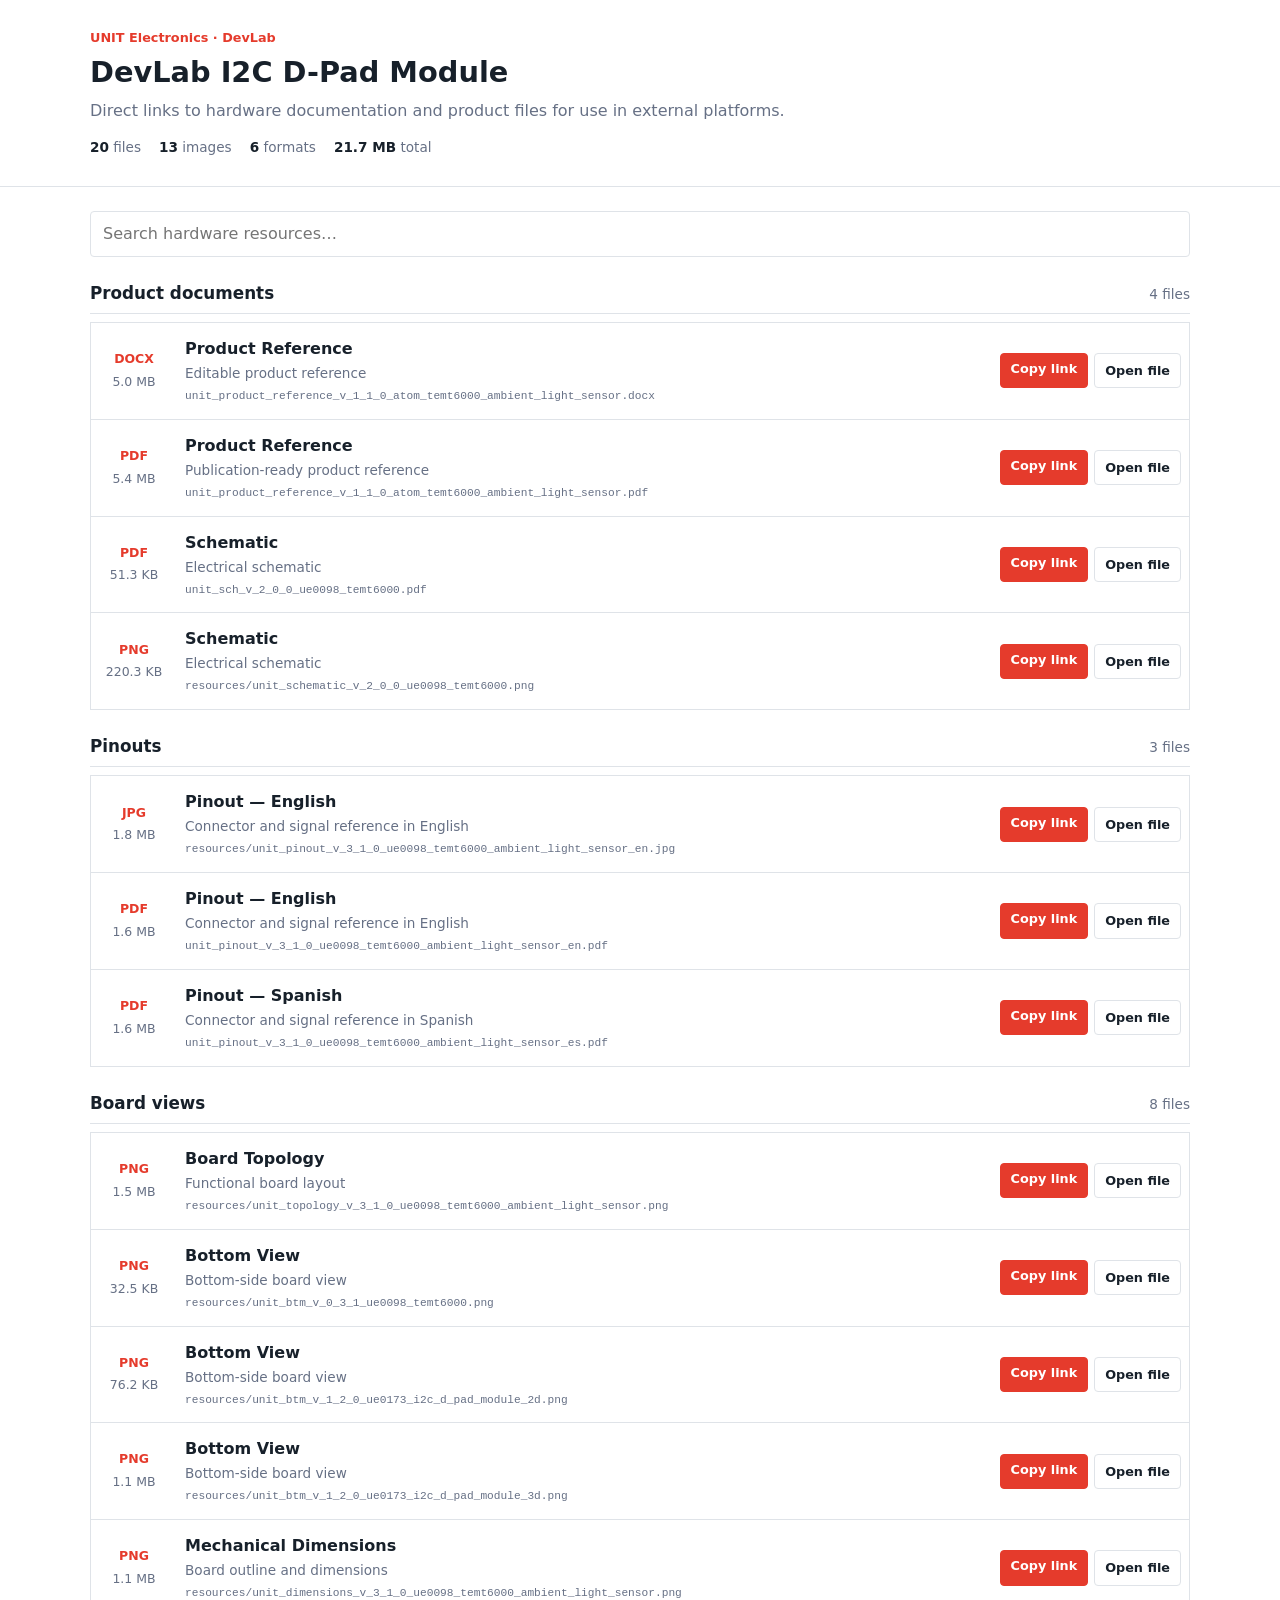
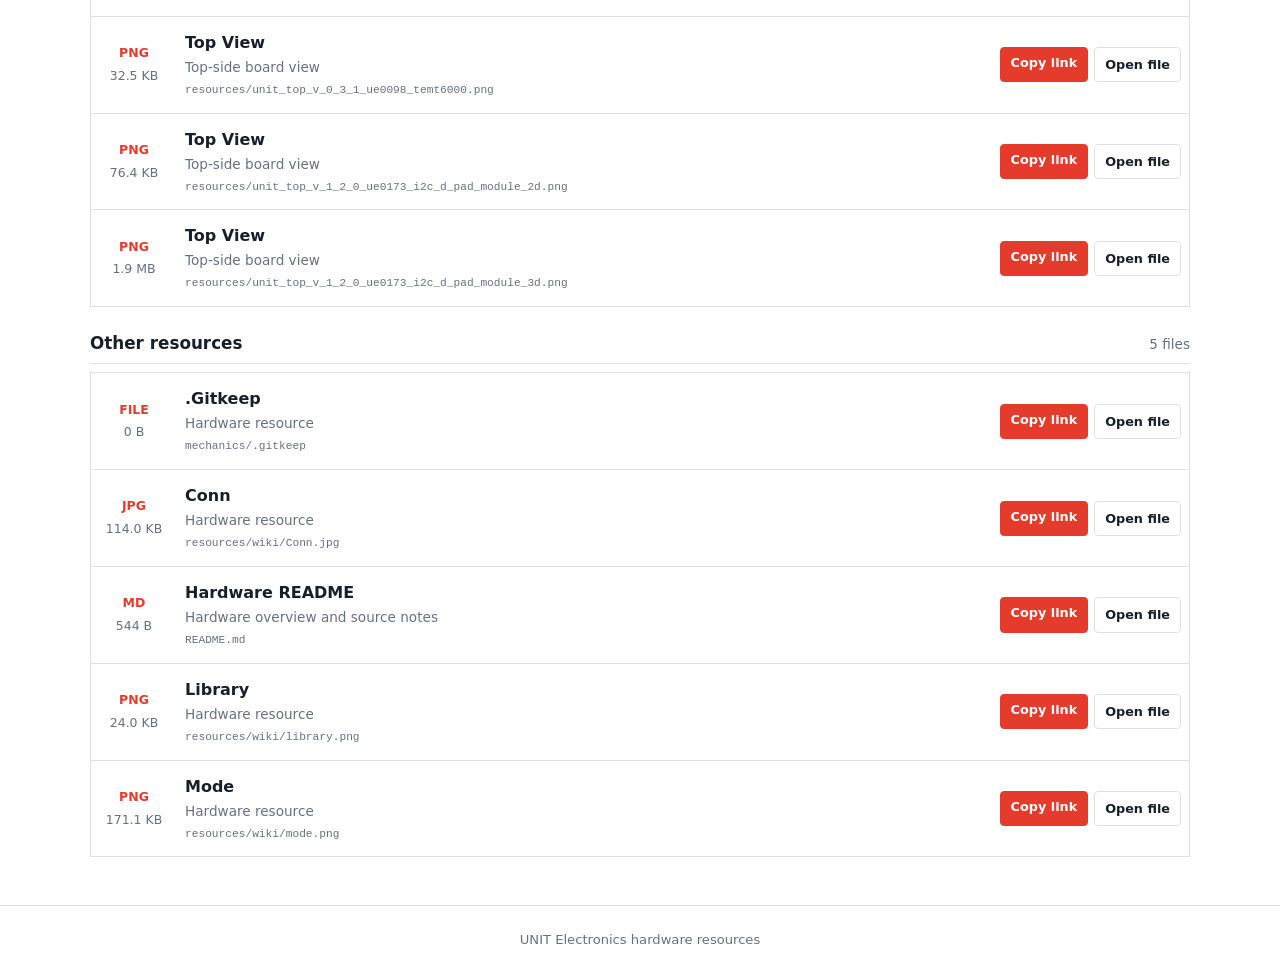
==== docs/index.html @ 214e04fb "Auto-update hardware documentation" ====
<!DOCTYPE html>
<html lang="en">
<head>
  <base href="hardware/">
  <meta charset="UTF-8">
  <meta name="viewport" content="width=device-width, initial-scale=1.0">
  <meta name="description" content="DevLab I2C D-Pad Module hardware documentation and downloads">
  <title>DevLab I2C D-Pad Module | Hardware Resources</title>
  <style>
    :root {
      --ink: #17202a;
      --muted: #667085;
      --line: #dfe3e8;
      --brand: #e53b2c;
    }
    * { box-sizing: border-box; }
    body {
      margin: 0;
      color: var(--ink);
      font: 16px/1.5 Inter, ui-sans-serif, system-ui, -apple-system, sans-serif;
    }
    .site-header { border-bottom: 1px solid var(--line); }
    .header-content, main {
      width: min(1100px, calc(100% - 32px));
      margin: 0 auto;
    }
    .header-content { padding: 28px 0; }
    .eyebrow {
      margin: 0 0 4px;
      color: var(--brand);
      font-size: .8rem;
      font-weight: 700;
    }
    h1 { margin: 0; font-size: 1.8rem; }
    .subtitle { margin: 5px 0 0; color: var(--muted); }
    .summary {
      display: flex;
      flex-wrap: wrap;
      gap: 18px;
      margin-top: 14px;
      color: var(--muted);
      font-size: .85rem;
    }
    .summary strong { color: var(--ink); }
    main { padding: 24px 0 48px; }
    .toolbar { margin-bottom: 24px; }
    .search {
      width: 100%;
      padding: 10px 12px;
      border: 1px solid var(--line);
      border-radius: 4px;
      color: var(--ink);
      font: inherit;
    }
    .search:focus { outline: 2px solid #f6c4bf; border-color: var(--brand); }
    .resource-section { margin-top: 24px; }
    .section-heading {
      display: flex;
      align-items: baseline;
      justify-content: space-between;
      margin-bottom: 8px;
      border-bottom: 1px solid var(--line);
    }
    .section-heading h2 { margin: 0 0 7px; font-size: 1.05rem; }
    .section-heading span { color: var(--muted); font-size: .85rem; }
    .resource-list { border-top: 1px solid var(--line); }
    .resource-item {
      display: grid;
      grid-template-columns: 70px minmax(0, 1fr) auto;
      align-items: center;
      gap: 16px;
      padding: 14px 8px;
      border: 1px solid var(--line);
      border-top: 0;
    }
    .file-meta { display: grid; gap: 4px; text-align: center; }
    .file-type {
      color: var(--brand);
      font-size: .78rem;
    }
    .file-size { color: var(--muted); font-size: .78rem; }
    .resource-details { min-width: 0; }
    .resource-item h3 { margin: 0; font-size: 1rem; }
    .resource-item p {
      display: inline;
      margin: 0 8px 0 0;
      color: var(--muted);
      font-size: .85rem;
    }
    .resource-item code {
      display: block;
      overflow: hidden;
      margin-top: 3px;
      color: var(--muted);
      font-size: .7rem;
      text-overflow: ellipsis;
      white-space: nowrap;
    }
    .actions { display: flex; gap: 6px; }
    .button {
      display: inline-flex;
      justify-content: center;
      padding: 7px 10px;
      border: 1px solid var(--line);
      border-radius: 4px;
      color: var(--ink);
      background: #fff;
      cursor: pointer;
      text-decoration: none;
      font-size: .8rem;
      font-weight: 600;
      font-family: inherit;
    }
    .button:hover { border-color: #aeb4bd; }
    .button.primary { color: #fff; border-color: var(--brand); background: var(--brand); }
    .empty-state { display: none; padding: 32px 0; color: var(--muted); text-align: center; }
    footer { padding: 24px 16px; border-top: 1px solid var(--line); color: var(--muted); text-align: center; font-size: .82rem; }
    [hidden] { display: none !important; }
    .visually-hidden {
      position: absolute;
      width: 1px;
      height: 1px;
      padding: 0;
      margin: -1px;
      overflow: hidden;
      clip: rect(0, 0, 0, 0);
      white-space: nowrap;
      border: 0;
    }
    @media (max-width: 680px) {
      .resource-item { grid-template-columns: 52px minmax(0, 1fr); }
      .actions { grid-column: 1 / -1; padding-left: 68px; }
    }
  </style>
</head>
<body>
  <header class="site-header">
    <div class="header-content">
      <p class="eyebrow">UNIT Electronics · DevLab</p>
      <h1>DevLab I2C D-Pad Module</h1>
      <p class="subtitle">Direct links to hardware documentation and product files for use in external platforms.</p>
      <div class="summary" aria-label="Resource summary">
        <span><strong>20</strong> files</span>
        <span><strong>13</strong> images</span>
        <span><strong>6</strong> formats</span>
        <span><strong>21.7 MB</strong> total</span>
      </div>
    </div>
  </header>
  <main>
    <div class="toolbar">
      <label for="resource-search" class="visually-hidden">Search hardware resources</label>
      <input id="resource-search" class="search" type="search" placeholder="Search hardware resources…" autocomplete="off">
    </div>

      <section class="resource-section">
        <div class="section-heading">
          <h2>Product documents</h2>
          <span>4 files</span>
        </div>
        <div class="resource-list">
        <article class="resource-item" data-search="product reference unit_product_reference_v_1_1_0_atom_temt6000_ambient_light_sensor.docx editable product reference">
          <div class="file-meta">
            <strong class="file-type">DOCX</strong>
            <span class="file-size">5.0 MB</span>
          </div>
          <div class="resource-details">
            <h3>Product Reference</h3>
            <p>Editable product reference</p>
            <code title="unit_product_reference_v_1_1_0_atom_temt6000_ambient_light_sensor.docx">unit_product_reference_v_1_1_0_atom_temt6000_ambient_light_sensor.docx</code>
          </div>
          <div class="actions">
            <button class="button primary copy-link" type="button" data-url="unit_product_reference_v_1_1_0_atom_temt6000_ambient_light_sensor.docx">Copy link</button>
            <a class="button" href="unit_product_reference_v_1_1_0_atom_temt6000_ambient_light_sensor.docx" target="_blank" rel="noopener">Open file</a>
          </div>
        </article>

        <article class="resource-item" data-search="product reference unit_product_reference_v_1_1_0_atom_temt6000_ambient_light_sensor.pdf publication-ready product reference">
          <div class="file-meta">
            <strong class="file-type">PDF</strong>
            <span class="file-size">5.4 MB</span>
          </div>
          <div class="resource-details">
            <h3>Product Reference</h3>
            <p>Publication-ready product reference</p>
            <code title="unit_product_reference_v_1_1_0_atom_temt6000_ambient_light_sensor.pdf">unit_product_reference_v_1_1_0_atom_temt6000_ambient_light_sensor.pdf</code>
          </div>
          <div class="actions">
            <button class="button primary copy-link" type="button" data-url="unit_product_reference_v_1_1_0_atom_temt6000_ambient_light_sensor.pdf">Copy link</button>
            <a class="button" href="unit_product_reference_v_1_1_0_atom_temt6000_ambient_light_sensor.pdf" target="_blank" rel="noopener">Open file</a>
          </div>
        </article>

        <article class="resource-item" data-search="schematic unit_sch_v_2_0_0_ue0098_temt6000.pdf electrical schematic">
          <div class="file-meta">
            <strong class="file-type">PDF</strong>
            <span class="file-size">51.3 KB</span>
          </div>
          <div class="resource-details">
            <h3>Schematic</h3>
            <p>Electrical schematic</p>
            <code title="unit_sch_v_2_0_0_ue0098_temt6000.pdf">unit_sch_v_2_0_0_ue0098_temt6000.pdf</code>
          </div>
          <div class="actions">
            <button class="button primary copy-link" type="button" data-url="unit_sch_v_2_0_0_ue0098_temt6000.pdf">Copy link</button>
            <a class="button" href="unit_sch_v_2_0_0_ue0098_temt6000.pdf" target="_blank" rel="noopener">Open file</a>
          </div>
        </article>

        <article class="resource-item" data-search="schematic resources/unit_schematic_v_2_0_0_ue0098_temt6000.png electrical schematic">
          <div class="file-meta">
            <strong class="file-type">PNG</strong>
            <span class="file-size">220.3 KB</span>
          </div>
          <div class="resource-details">
            <h3>Schematic</h3>
            <p>Electrical schematic</p>
            <code title="resources/unit_schematic_v_2_0_0_ue0098_temt6000.png">resources/unit_schematic_v_2_0_0_ue0098_temt6000.png</code>
          </div>
          <div class="actions">
            <button class="button primary copy-link" type="button" data-url="resources/unit_schematic_v_2_0_0_ue0098_temt6000.png">Copy link</button>
            <a class="button" href="resources/unit_schematic_v_2_0_0_ue0098_temt6000.png" target="_blank" rel="noopener">Open file</a>
          </div>
        </article>
        </div>
      </section>
      <section class="resource-section">
        <div class="section-heading">
          <h2>Pinouts</h2>
          <span>3 files</span>
        </div>
        <div class="resource-list">
        <article class="resource-item" data-search="pinout — english resources/unit_pinout_v_3_1_0_ue0098_temt6000_ambient_light_sensor_en.jpg connector and signal reference in english">
          <div class="file-meta">
            <strong class="file-type">JPG</strong>
            <span class="file-size">1.8 MB</span>
          </div>
          <div class="resource-details">
            <h3>Pinout — English</h3>
            <p>Connector and signal reference in English</p>
            <code title="resources/unit_pinout_v_3_1_0_ue0098_temt6000_ambient_light_sensor_en.jpg">resources/unit_pinout_v_3_1_0_ue0098_temt6000_ambient_light_sensor_en.jpg</code>
          </div>
          <div class="actions">
            <button class="button primary copy-link" type="button" data-url="resources/unit_pinout_v_3_1_0_ue0098_temt6000_ambient_light_sensor_en.jpg">Copy link</button>
            <a class="button" href="resources/unit_pinout_v_3_1_0_ue0098_temt6000_ambient_light_sensor_en.jpg" target="_blank" rel="noopener">Open file</a>
          </div>
        </article>

        <article class="resource-item" data-search="pinout — english unit_pinout_v_3_1_0_ue0098_temt6000_ambient_light_sensor_en.pdf connector and signal reference in english">
          <div class="file-meta">
            <strong class="file-type">PDF</strong>
            <span class="file-size">1.6 MB</span>
          </div>
          <div class="resource-details">
            <h3>Pinout — English</h3>
            <p>Connector and signal reference in English</p>
            <code title="unit_pinout_v_3_1_0_ue0098_temt6000_ambient_light_sensor_en.pdf">unit_pinout_v_3_1_0_ue0098_temt6000_ambient_light_sensor_en.pdf</code>
          </div>
          <div class="actions">
            <button class="button primary copy-link" type="button" data-url="unit_pinout_v_3_1_0_ue0098_temt6000_ambient_light_sensor_en.pdf">Copy link</button>
            <a class="button" href="unit_pinout_v_3_1_0_ue0098_temt6000_ambient_light_sensor_en.pdf" target="_blank" rel="noopener">Open file</a>
          </div>
        </article>

        <article class="resource-item" data-search="pinout — spanish unit_pinout_v_3_1_0_ue0098_temt6000_ambient_light_sensor_es.pdf connector and signal reference in spanish">
          <div class="file-meta">
            <strong class="file-type">PDF</strong>
            <span class="file-size">1.6 MB</span>
          </div>
          <div class="resource-details">
            <h3>Pinout — Spanish</h3>
            <p>Connector and signal reference in Spanish</p>
            <code title="unit_pinout_v_3_1_0_ue0098_temt6000_ambient_light_sensor_es.pdf">unit_pinout_v_3_1_0_ue0098_temt6000_ambient_light_sensor_es.pdf</code>
          </div>
          <div class="actions">
            <button class="button primary copy-link" type="button" data-url="unit_pinout_v_3_1_0_ue0098_temt6000_ambient_light_sensor_es.pdf">Copy link</button>
            <a class="button" href="unit_pinout_v_3_1_0_ue0098_temt6000_ambient_light_sensor_es.pdf" target="_blank" rel="noopener">Open file</a>
          </div>
        </article>
        </div>
      </section>
      <section class="resource-section">
        <div class="section-heading">
          <h2>Board views</h2>
          <span>8 files</span>
        </div>
        <div class="resource-list">
        <article class="resource-item" data-search="board topology resources/unit_topology_v_3_1_0_ue0098_temt6000_ambient_light_sensor.png functional board layout">
          <div class="file-meta">
            <strong class="file-type">PNG</strong>
            <span class="file-size">1.5 MB</span>
          </div>
          <div class="resource-details">
            <h3>Board Topology</h3>
            <p>Functional board layout</p>
            <code title="resources/unit_topology_v_3_1_0_ue0098_temt6000_ambient_light_sensor.png">resources/unit_topology_v_3_1_0_ue0098_temt6000_ambient_light_sensor.png</code>
          </div>
          <div class="actions">
            <button class="button primary copy-link" type="button" data-url="resources/unit_topology_v_3_1_0_ue0098_temt6000_ambient_light_sensor.png">Copy link</button>
            <a class="button" href="resources/unit_topology_v_3_1_0_ue0098_temt6000_ambient_light_sensor.png" target="_blank" rel="noopener">Open file</a>
          </div>
        </article>

        <article class="resource-item" data-search="bottom view resources/unit_btm_v_0_3_1_ue0098_temt6000.png bottom-side board view">
          <div class="file-meta">
            <strong class="file-type">PNG</strong>
            <span class="file-size">32.5 KB</span>
          </div>
          <div class="resource-details">
            <h3>Bottom View</h3>
            <p>Bottom-side board view</p>
            <code title="resources/unit_btm_v_0_3_1_ue0098_temt6000.png">resources/unit_btm_v_0_3_1_ue0098_temt6000.png</code>
          </div>
          <div class="actions">
            <button class="button primary copy-link" type="button" data-url="resources/unit_btm_v_0_3_1_ue0098_temt6000.png">Copy link</button>
            <a class="button" href="resources/unit_btm_v_0_3_1_ue0098_temt6000.png" target="_blank" rel="noopener">Open file</a>
          </div>
        </article>

        <article class="resource-item" data-search="bottom view resources/unit_btm_v_1_2_0_ue0173_i2c_d_pad_module_2d.png bottom-side board view">
          <div class="file-meta">
            <strong class="file-type">PNG</strong>
            <span class="file-size">76.2 KB</span>
          </div>
          <div class="resource-details">
            <h3>Bottom View</h3>
            <p>Bottom-side board view</p>
            <code title="resources/unit_btm_v_1_2_0_ue0173_i2c_d_pad_module_2d.png">resources/unit_btm_v_1_2_0_ue0173_i2c_d_pad_module_2d.png</code>
          </div>
          <div class="actions">
            <button class="button primary copy-link" type="button" data-url="resources/unit_btm_v_1_2_0_ue0173_i2c_d_pad_module_2d.png">Copy link</button>
            <a class="button" href="resources/unit_btm_v_1_2_0_ue0173_i2c_d_pad_module_2d.png" target="_blank" rel="noopener">Open file</a>
          </div>
        </article>

        <article class="resource-item" data-search="bottom view resources/unit_btm_v_1_2_0_ue0173_i2c_d_pad_module_3d.png bottom-side board view">
          <div class="file-meta">
            <strong class="file-type">PNG</strong>
            <span class="file-size">1.1 MB</span>
          </div>
          <div class="resource-details">
            <h3>Bottom View</h3>
            <p>Bottom-side board view</p>
            <code title="resources/unit_btm_v_1_2_0_ue0173_i2c_d_pad_module_3d.png">resources/unit_btm_v_1_2_0_ue0173_i2c_d_pad_module_3d.png</code>
          </div>
          <div class="actions">
            <button class="button primary copy-link" type="button" data-url="resources/unit_btm_v_1_2_0_ue0173_i2c_d_pad_module_3d.png">Copy link</button>
            <a class="button" href="resources/unit_btm_v_1_2_0_ue0173_i2c_d_pad_module_3d.png" target="_blank" rel="noopener">Open file</a>
          </div>
        </article>

        <article class="resource-item" data-search="mechanical dimensions resources/unit_dimensions_v_3_1_0_ue0098_temt6000_ambient_light_sensor.png board outline and dimensions">
          <div class="file-meta">
            <strong class="file-type">PNG</strong>
            <span class="file-size">1.1 MB</span>
          </div>
          <div class="resource-details">
            <h3>Mechanical Dimensions</h3>
            <p>Board outline and dimensions</p>
            <code title="resources/unit_dimensions_v_3_1_0_ue0098_temt6000_ambient_light_sensor.png">resources/unit_dimensions_v_3_1_0_ue0098_temt6000_ambient_light_sensor.png</code>
          </div>
          <div class="actions">
            <button class="button primary copy-link" type="button" data-url="resources/unit_dimensions_v_3_1_0_ue0098_temt6000_ambient_light_sensor.png">Copy link</button>
            <a class="button" href="resources/unit_dimensions_v_3_1_0_ue0098_temt6000_ambient_light_sensor.png" target="_blank" rel="noopener">Open file</a>
          </div>
        </article>

        <article class="resource-item" data-search="top view resources/unit_top_v_0_3_1_ue0098_temt6000.png top-side board view">
          <div class="file-meta">
            <strong class="file-type">PNG</strong>
            <span class="file-size">32.5 KB</span>
          </div>
          <div class="resource-details">
            <h3>Top View</h3>
            <p>Top-side board view</p>
            <code title="resources/unit_top_v_0_3_1_ue0098_temt6000.png">resources/unit_top_v_0_3_1_ue0098_temt6000.png</code>
          </div>
          <div class="actions">
            <button class="button primary copy-link" type="button" data-url="resources/unit_top_v_0_3_1_ue0098_temt6000.png">Copy link</button>
            <a class="button" href="resources/unit_top_v_0_3_1_ue0098_temt6000.png" target="_blank" rel="noopener">Open file</a>
          </div>
        </article>

        <article class="resource-item" data-search="top view resources/unit_top_v_1_2_0_ue0173_i2c_d_pad_module_2d.png top-side board view">
          <div class="file-meta">
            <strong class="file-type">PNG</strong>
            <span class="file-size">76.4 KB</span>
          </div>
          <div class="resource-details">
            <h3>Top View</h3>
            <p>Top-side board view</p>
            <code title="resources/unit_top_v_1_2_0_ue0173_i2c_d_pad_module_2d.png">resources/unit_top_v_1_2_0_ue0173_i2c_d_pad_module_2d.png</code>
          </div>
          <div class="actions">
            <button class="button primary copy-link" type="button" data-url="resources/unit_top_v_1_2_0_ue0173_i2c_d_pad_module_2d.png">Copy link</button>
            <a class="button" href="resources/unit_top_v_1_2_0_ue0173_i2c_d_pad_module_2d.png" target="_blank" rel="noopener">Open file</a>
          </div>
        </article>

        <article class="resource-item" data-search="top view resources/unit_top_v_1_2_0_ue0173_i2c_d_pad_module_3d.png top-side board view">
          <div class="file-meta">
            <strong class="file-type">PNG</strong>
            <span class="file-size">1.9 MB</span>
          </div>
          <div class="resource-details">
            <h3>Top View</h3>
            <p>Top-side board view</p>
            <code title="resources/unit_top_v_1_2_0_ue0173_i2c_d_pad_module_3d.png">resources/unit_top_v_1_2_0_ue0173_i2c_d_pad_module_3d.png</code>
          </div>
          <div class="actions">
            <button class="button primary copy-link" type="button" data-url="resources/unit_top_v_1_2_0_ue0173_i2c_d_pad_module_3d.png">Copy link</button>
            <a class="button" href="resources/unit_top_v_1_2_0_ue0173_i2c_d_pad_module_3d.png" target="_blank" rel="noopener">Open file</a>
          </div>
        </article>
        </div>
      </section>
      <section class="resource-section">
        <div class="section-heading">
          <h2>Other resources</h2>
          <span>5 files</span>
        </div>
        <div class="resource-list">
        <article class="resource-item" data-search=".gitkeep mechanics/.gitkeep hardware resource">
          <div class="file-meta">
            <strong class="file-type">FILE</strong>
            <span class="file-size">0 B</span>
          </div>
          <div class="resource-details">
            <h3>.Gitkeep</h3>
            <p>Hardware resource</p>
            <code title="mechanics/.gitkeep">mechanics/.gitkeep</code>
          </div>
          <div class="actions">
            <button class="button primary copy-link" type="button" data-url="mechanics/.gitkeep">Copy link</button>
            <a class="button" href="mechanics/.gitkeep" target="_blank" rel="noopener">Open file</a>
          </div>
        </article>

        <article class="resource-item" data-search="conn resources/wiki/conn.jpg hardware resource">
          <div class="file-meta">
            <strong class="file-type">JPG</strong>
            <span class="file-size">114.0 KB</span>
          </div>
          <div class="resource-details">
            <h3>Conn</h3>
            <p>Hardware resource</p>
            <code title="resources/wiki/Conn.jpg">resources/wiki/Conn.jpg</code>
          </div>
          <div class="actions">
            <button class="button primary copy-link" type="button" data-url="resources/wiki/Conn.jpg">Copy link</button>
            <a class="button" href="resources/wiki/Conn.jpg" target="_blank" rel="noopener">Open file</a>
          </div>
        </article>

        <article class="resource-item" data-search="hardware readme readme.md hardware overview and source notes">
          <div class="file-meta">
            <strong class="file-type">MD</strong>
            <span class="file-size">544 B</span>
          </div>
          <div class="resource-details">
            <h3>Hardware README</h3>
            <p>Hardware overview and source notes</p>
            <code title="README.md">README.md</code>
          </div>
          <div class="actions">
            <button class="button primary copy-link" type="button" data-url="README.md">Copy link</button>
            <a class="button" href="README.md" target="_blank" rel="noopener">Open file</a>
          </div>
        </article>

        <article class="resource-item" data-search="library resources/wiki/library.png hardware resource">
          <div class="file-meta">
            <strong class="file-type">PNG</strong>
            <span class="file-size">24.0 KB</span>
          </div>
          <div class="resource-details">
            <h3>Library</h3>
            <p>Hardware resource</p>
            <code title="resources/wiki/library.png">resources/wiki/library.png</code>
          </div>
          <div class="actions">
            <button class="button primary copy-link" type="button" data-url="resources/wiki/library.png">Copy link</button>
            <a class="button" href="resources/wiki/library.png" target="_blank" rel="noopener">Open file</a>
          </div>
        </article>

        <article class="resource-item" data-search="mode resources/wiki/mode.png hardware resource">
          <div class="file-meta">
            <strong class="file-type">PNG</strong>
            <span class="file-size">171.1 KB</span>
          </div>
          <div class="resource-details">
            <h3>Mode</h3>
            <p>Hardware resource</p>
            <code title="resources/wiki/mode.png">resources/wiki/mode.png</code>
          </div>
          <div class="actions">
            <button class="button primary copy-link" type="button" data-url="resources/wiki/mode.png">Copy link</button>
            <a class="button" href="resources/wiki/mode.png" target="_blank" rel="noopener">Open file</a>
          </div>
        </article>
        </div>
      </section>
    <p id="empty-state" class="empty-state">No resources match your search.</p>
  </main>
  <footer>UNIT Electronics hardware resources</footer>
  <script>
    const search = document.getElementById('resource-search');
    const sections = [...document.querySelectorAll('.resource-section')];
    const emptyState = document.getElementById('empty-state');
    const copyText = async (text) => {
      try {
        await navigator.clipboard.writeText(text);
      } catch (error) {
        const input = document.createElement('textarea');
        input.value = text;
        input.style.position = 'fixed';
        input.style.opacity = '0';
        document.body.appendChild(input);
        input.select();
        document.execCommand('copy');
        input.remove();
      }
    };
    document.querySelectorAll('.copy-link').forEach((button) => {
      button.addEventListener('click', async () => {
        const absoluteUrl = new URL(button.dataset.url, document.baseURI).href;
        await copyText(absoluteUrl);
        const originalLabel = button.textContent;
        button.textContent = 'Copied';
        setTimeout(() => { button.textContent = originalLabel; }, 1600);
      });
    });
    search.addEventListener('input', () => {
      const query = search.value.trim().toLowerCase();
      let visibleCards = 0;
      sections.forEach((section) => {
        let sectionCards = 0;
        section.querySelectorAll('.resource-item').forEach((card) => {
          const match = card.dataset.search.includes(query);
          card.hidden = !match;
          sectionCards += Number(match);
        });
        section.hidden = sectionCards === 0;
        visibleCards += sectionCards;
      });
      emptyState.style.display = visibleCards ? 'none' : 'block';
    });
  </script>
</body>
</html>
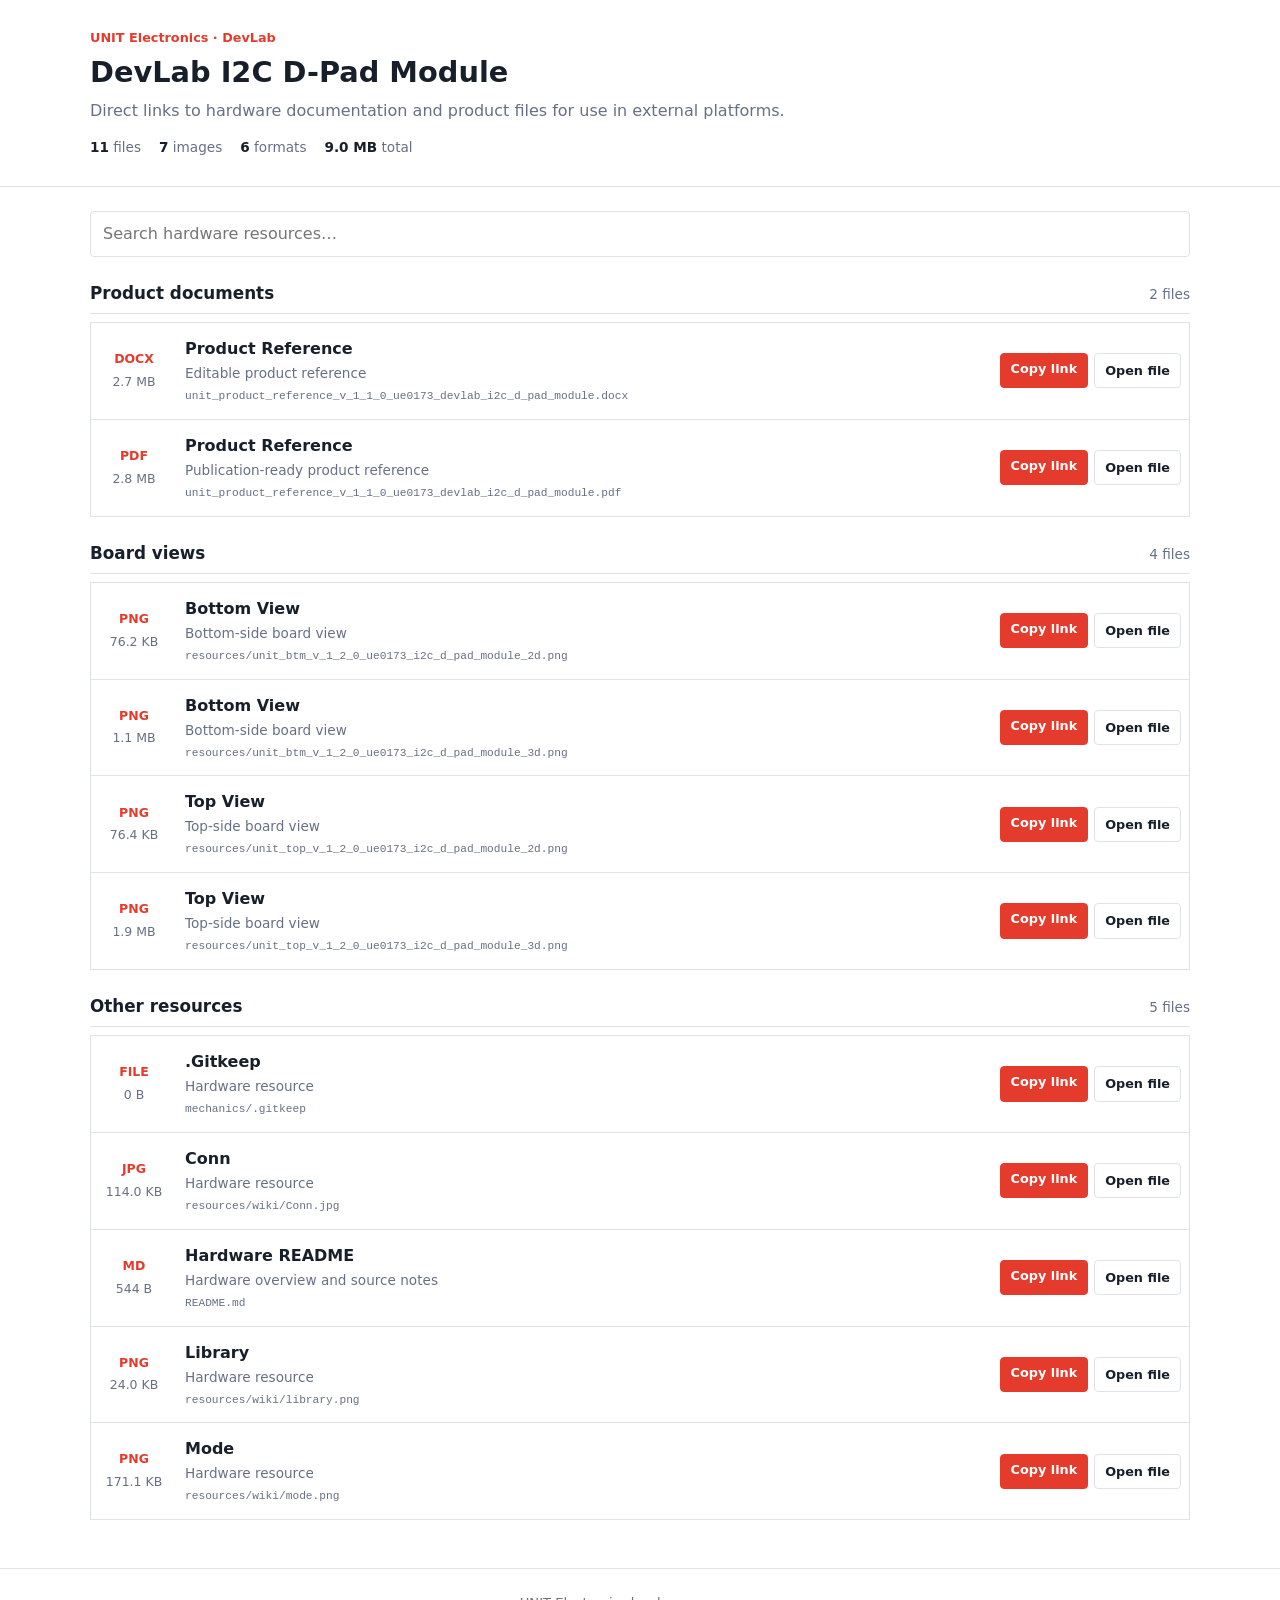
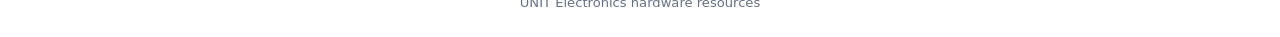
==== commit c29dcca4: "Auto-update hardware documentation" ====
--- a/docs/index.html
+++ b/docs/index.html
@@ -140,10 +140,10 @@
       <h1>DevLab I2C D-Pad Module</h1>
       <p class="subtitle">Direct links to hardware documentation and product files for use in external platforms.</p>
       <div class="summary" aria-label="Resource summary">
-        <span><strong>20</strong> files</span>
-        <span><strong>13</strong> images</span>
+        <span><strong>11</strong> files</span>
+        <span><strong>7</strong> images</span>
         <span><strong>6</strong> formats</span>
-        <span><strong>21.7 MB</strong> total</span>
+        <span><strong>9.0 MB</strong> total</span>
       </div>
     </div>
   </header>
@@ -156,125 +156,38 @@
       <section class="resource-section">
         <div class="section-heading">
           <h2>Product documents</h2>
-          <span>4 files</span>
+          <span>2 files</span>
         </div>
         <div class="resource-list">
-        <article class="resource-item" data-search="product reference unit_product_reference_v_1_1_0_atom_temt6000_ambient_light_sensor.docx editable product reference">
+        <article class="resource-item" data-search="product reference unit_product_reference_v_1_1_0_ue0173_devlab_i2c_d_pad_module.docx editable product reference">
           <div class="file-meta">
             <strong class="file-type">DOCX</strong>
-            <span class="file-size">5.0 MB</span>
+            <span class="file-size">2.7 MB</span>
           </div>
           <div class="resource-details">
             <h3>Product Reference</h3>
             <p>Editable product reference</p>
-            <code title="unit_product_reference_v_1_1_0_atom_temt6000_ambient_light_sensor.docx">unit_product_reference_v_1_1_0_atom_temt6000_ambient_light_sensor.docx</code>
-          </div>
-          <div class="actions">
-            <button class="button primary copy-link" type="button" data-url="unit_product_reference_v_1_1_0_atom_temt6000_ambient_light_sensor.docx">Copy link</button>
-            <a class="button" href="unit_product_reference_v_1_1_0_atom_temt6000_ambient_light_sensor.docx" target="_blank" rel="noopener">Open file</a>
-          </div>
-        </article>
-
-        <article class="resource-item" data-search="product reference unit_product_reference_v_1_1_0_atom_temt6000_ambient_light_sensor.pdf publication-ready product reference">
+            <code title="unit_product_reference_v_1_1_0_ue0173_devlab_i2c_d_pad_module.docx">unit_product_reference_v_1_1_0_ue0173_devlab_i2c_d_pad_module.docx</code>
+          </div>
+          <div class="actions">
+            <button class="button primary copy-link" type="button" data-url="unit_product_reference_v_1_1_0_ue0173_devlab_i2c_d_pad_module.docx">Copy link</button>
+            <a class="button" href="unit_product_reference_v_1_1_0_ue0173_devlab_i2c_d_pad_module.docx" target="_blank" rel="noopener">Open file</a>
+          </div>
+        </article>
+
+        <article class="resource-item" data-search="product reference unit_product_reference_v_1_1_0_ue0173_devlab_i2c_d_pad_module.pdf publication-ready product reference">
           <div class="file-meta">
             <strong class="file-type">PDF</strong>
-            <span class="file-size">5.4 MB</span>
+            <span class="file-size">2.8 MB</span>
           </div>
           <div class="resource-details">
             <h3>Product Reference</h3>
             <p>Publication-ready product reference</p>
-            <code title="unit_product_reference_v_1_1_0_atom_temt6000_ambient_light_sensor.pdf">unit_product_reference_v_1_1_0_atom_temt6000_ambient_light_sensor.pdf</code>
-          </div>
-          <div class="actions">
-            <button class="button primary copy-link" type="button" data-url="unit_product_reference_v_1_1_0_atom_temt6000_ambient_light_sensor.pdf">Copy link</button>
-            <a class="button" href="unit_product_reference_v_1_1_0_atom_temt6000_ambient_light_sensor.pdf" target="_blank" rel="noopener">Open file</a>
-          </div>
-        </article>
-
-        <article class="resource-item" data-search="schematic unit_sch_v_2_0_0_ue0098_temt6000.pdf electrical schematic">
-          <div class="file-meta">
-            <strong class="file-type">PDF</strong>
-            <span class="file-size">51.3 KB</span>
-          </div>
-          <div class="resource-details">
-            <h3>Schematic</h3>
-            <p>Electrical schematic</p>
-            <code title="unit_sch_v_2_0_0_ue0098_temt6000.pdf">unit_sch_v_2_0_0_ue0098_temt6000.pdf</code>
-          </div>
-          <div class="actions">
-            <button class="button primary copy-link" type="button" data-url="unit_sch_v_2_0_0_ue0098_temt6000.pdf">Copy link</button>
-            <a class="button" href="unit_sch_v_2_0_0_ue0098_temt6000.pdf" target="_blank" rel="noopener">Open file</a>
-          </div>
-        </article>
-
-        <article class="resource-item" data-search="schematic resources/unit_schematic_v_2_0_0_ue0098_temt6000.png electrical schematic">
-          <div class="file-meta">
-            <strong class="file-type">PNG</strong>
-            <span class="file-size">220.3 KB</span>
-          </div>
-          <div class="resource-details">
-            <h3>Schematic</h3>
-            <p>Electrical schematic</p>
-            <code title="resources/unit_schematic_v_2_0_0_ue0098_temt6000.png">resources/unit_schematic_v_2_0_0_ue0098_temt6000.png</code>
-          </div>
-          <div class="actions">
-            <button class="button primary copy-link" type="button" data-url="resources/unit_schematic_v_2_0_0_ue0098_temt6000.png">Copy link</button>
-            <a class="button" href="resources/unit_schematic_v_2_0_0_ue0098_temt6000.png" target="_blank" rel="noopener">Open file</a>
-          </div>
-        </article>
-        </div>
-      </section>
-      <section class="resource-section">
-        <div class="section-heading">
-          <h2>Pinouts</h2>
-          <span>3 files</span>
-        </div>
-        <div class="resource-list">
-        <article class="resource-item" data-search="pinout — english resources/unit_pinout_v_3_1_0_ue0098_temt6000_ambient_light_sensor_en.jpg connector and signal reference in english">
-          <div class="file-meta">
-            <strong class="file-type">JPG</strong>
-            <span class="file-size">1.8 MB</span>
-          </div>
-          <div class="resource-details">
-            <h3>Pinout — English</h3>
-            <p>Connector and signal reference in English</p>
-            <code title="resources/unit_pinout_v_3_1_0_ue0098_temt6000_ambient_light_sensor_en.jpg">resources/unit_pinout_v_3_1_0_ue0098_temt6000_ambient_light_sensor_en.jpg</code>
-          </div>
-          <div class="actions">
-            <button class="button primary copy-link" type="button" data-url="resources/unit_pinout_v_3_1_0_ue0098_temt6000_ambient_light_sensor_en.jpg">Copy link</button>
-            <a class="button" href="resources/unit_pinout_v_3_1_0_ue0098_temt6000_ambient_light_sensor_en.jpg" target="_blank" rel="noopener">Open file</a>
-          </div>
-        </article>
-
-        <article class="resource-item" data-search="pinout — english unit_pinout_v_3_1_0_ue0098_temt6000_ambient_light_sensor_en.pdf connector and signal reference in english">
-          <div class="file-meta">
-            <strong class="file-type">PDF</strong>
-            <span class="file-size">1.6 MB</span>
-          </div>
-          <div class="resource-details">
-            <h3>Pinout — English</h3>
-            <p>Connector and signal reference in English</p>
-            <code title="unit_pinout_v_3_1_0_ue0098_temt6000_ambient_light_sensor_en.pdf">unit_pinout_v_3_1_0_ue0098_temt6000_ambient_light_sensor_en.pdf</code>
-          </div>
-          <div class="actions">
-            <button class="button primary copy-link" type="button" data-url="unit_pinout_v_3_1_0_ue0098_temt6000_ambient_light_sensor_en.pdf">Copy link</button>
-            <a class="button" href="unit_pinout_v_3_1_0_ue0098_temt6000_ambient_light_sensor_en.pdf" target="_blank" rel="noopener">Open file</a>
-          </div>
-        </article>
-
-        <article class="resource-item" data-search="pinout — spanish unit_pinout_v_3_1_0_ue0098_temt6000_ambient_light_sensor_es.pdf connector and signal reference in spanish">
-          <div class="file-meta">
-            <strong class="file-type">PDF</strong>
-            <span class="file-size">1.6 MB</span>
-          </div>
-          <div class="resource-details">
-            <h3>Pinout — Spanish</h3>
-            <p>Connector and signal reference in Spanish</p>
-            <code title="unit_pinout_v_3_1_0_ue0098_temt6000_ambient_light_sensor_es.pdf">unit_pinout_v_3_1_0_ue0098_temt6000_ambient_light_sensor_es.pdf</code>
-          </div>
-          <div class="actions">
-            <button class="button primary copy-link" type="button" data-url="unit_pinout_v_3_1_0_ue0098_temt6000_ambient_light_sensor_es.pdf">Copy link</button>
-            <a class="button" href="unit_pinout_v_3_1_0_ue0098_temt6000_ambient_light_sensor_es.pdf" target="_blank" rel="noopener">Open file</a>
+            <code title="unit_product_reference_v_1_1_0_ue0173_devlab_i2c_d_pad_module.pdf">unit_product_reference_v_1_1_0_ue0173_devlab_i2c_d_pad_module.pdf</code>
+          </div>
+          <div class="actions">
+            <button class="button primary copy-link" type="button" data-url="unit_product_reference_v_1_1_0_ue0173_devlab_i2c_d_pad_module.pdf">Copy link</button>
+            <a class="button" href="unit_product_reference_v_1_1_0_ue0173_devlab_i2c_d_pad_module.pdf" target="_blank" rel="noopener">Open file</a>
           </div>
         </article>
         </div>
@@ -282,41 +195,9 @@
       <section class="resource-section">
         <div class="section-heading">
           <h2>Board views</h2>
-          <span>8 files</span>
+          <span>4 files</span>
         </div>
         <div class="resource-list">
-        <article class="resource-item" data-search="board topology resources/unit_topology_v_3_1_0_ue0098_temt6000_ambient_light_sensor.png functional board layout">
-          <div class="file-meta">
-            <strong class="file-type">PNG</strong>
-            <span class="file-size">1.5 MB</span>
-          </div>
-          <div class="resource-details">
-            <h3>Board Topology</h3>
-            <p>Functional board layout</p>
-            <code title="resources/unit_topology_v_3_1_0_ue0098_temt6000_ambient_light_sensor.png">resources/unit_topology_v_3_1_0_ue0098_temt6000_ambient_light_sensor.png</code>
-          </div>
-          <div class="actions">
-            <button class="button primary copy-link" type="button" data-url="resources/unit_topology_v_3_1_0_ue0098_temt6000_ambient_light_sensor.png">Copy link</button>
-            <a class="button" href="resources/unit_topology_v_3_1_0_ue0098_temt6000_ambient_light_sensor.png" target="_blank" rel="noopener">Open file</a>
-          </div>
-        </article>
-
-        <article class="resource-item" data-search="bottom view resources/unit_btm_v_0_3_1_ue0098_temt6000.png bottom-side board view">
-          <div class="file-meta">
-            <strong class="file-type">PNG</strong>
-            <span class="file-size">32.5 KB</span>
-          </div>
-          <div class="resource-details">
-            <h3>Bottom View</h3>
-            <p>Bottom-side board view</p>
-            <code title="resources/unit_btm_v_0_3_1_ue0098_temt6000.png">resources/unit_btm_v_0_3_1_ue0098_temt6000.png</code>
-          </div>
-          <div class="actions">
-            <button class="button primary copy-link" type="button" data-url="resources/unit_btm_v_0_3_1_ue0098_temt6000.png">Copy link</button>
-            <a class="button" href="resources/unit_btm_v_0_3_1_ue0098_temt6000.png" target="_blank" rel="noopener">Open file</a>
-          </div>
-        </article>
-
         <article class="resource-item" data-search="bottom view resources/unit_btm_v_1_2_0_ue0173_i2c_d_pad_module_2d.png bottom-side board view">
           <div class="file-meta">
             <strong class="file-type">PNG</strong>
@@ -346,38 +227,6 @@
           <div class="actions">
             <button class="button primary copy-link" type="button" data-url="resources/unit_btm_v_1_2_0_ue0173_i2c_d_pad_module_3d.png">Copy link</button>
             <a class="button" href="resources/unit_btm_v_1_2_0_ue0173_i2c_d_pad_module_3d.png" target="_blank" rel="noopener">Open file</a>
-          </div>
-        </article>
-
-        <article class="resource-item" data-search="mechanical dimensions resources/unit_dimensions_v_3_1_0_ue0098_temt6000_ambient_light_sensor.png board outline and dimensions">
-          <div class="file-meta">
-            <strong class="file-type">PNG</strong>
-            <span class="file-size">1.1 MB</span>
-          </div>
-          <div class="resource-details">
-            <h3>Mechanical Dimensions</h3>
-            <p>Board outline and dimensions</p>
-            <code title="resources/unit_dimensions_v_3_1_0_ue0098_temt6000_ambient_light_sensor.png">resources/unit_dimensions_v_3_1_0_ue0098_temt6000_ambient_light_sensor.png</code>
-          </div>
-          <div class="actions">
-            <button class="button primary copy-link" type="button" data-url="resources/unit_dimensions_v_3_1_0_ue0098_temt6000_ambient_light_sensor.png">Copy link</button>
-            <a class="button" href="resources/unit_dimensions_v_3_1_0_ue0098_temt6000_ambient_light_sensor.png" target="_blank" rel="noopener">Open file</a>
-          </div>
-        </article>
-
-        <article class="resource-item" data-search="top view resources/unit_top_v_0_3_1_ue0098_temt6000.png top-side board view">
-          <div class="file-meta">
-            <strong class="file-type">PNG</strong>
-            <span class="file-size">32.5 KB</span>
-          </div>
-          <div class="resource-details">
-            <h3>Top View</h3>
-            <p>Top-side board view</p>
-            <code title="resources/unit_top_v_0_3_1_ue0098_temt6000.png">resources/unit_top_v_0_3_1_ue0098_temt6000.png</code>
-          </div>
-          <div class="actions">
-            <button class="button primary copy-link" type="button" data-url="resources/unit_top_v_0_3_1_ue0098_temt6000.png">Copy link</button>
-            <a class="button" href="resources/unit_top_v_0_3_1_ue0098_temt6000.png" target="_blank" rel="noopener">Open file</a>
           </div>
         </article>
 
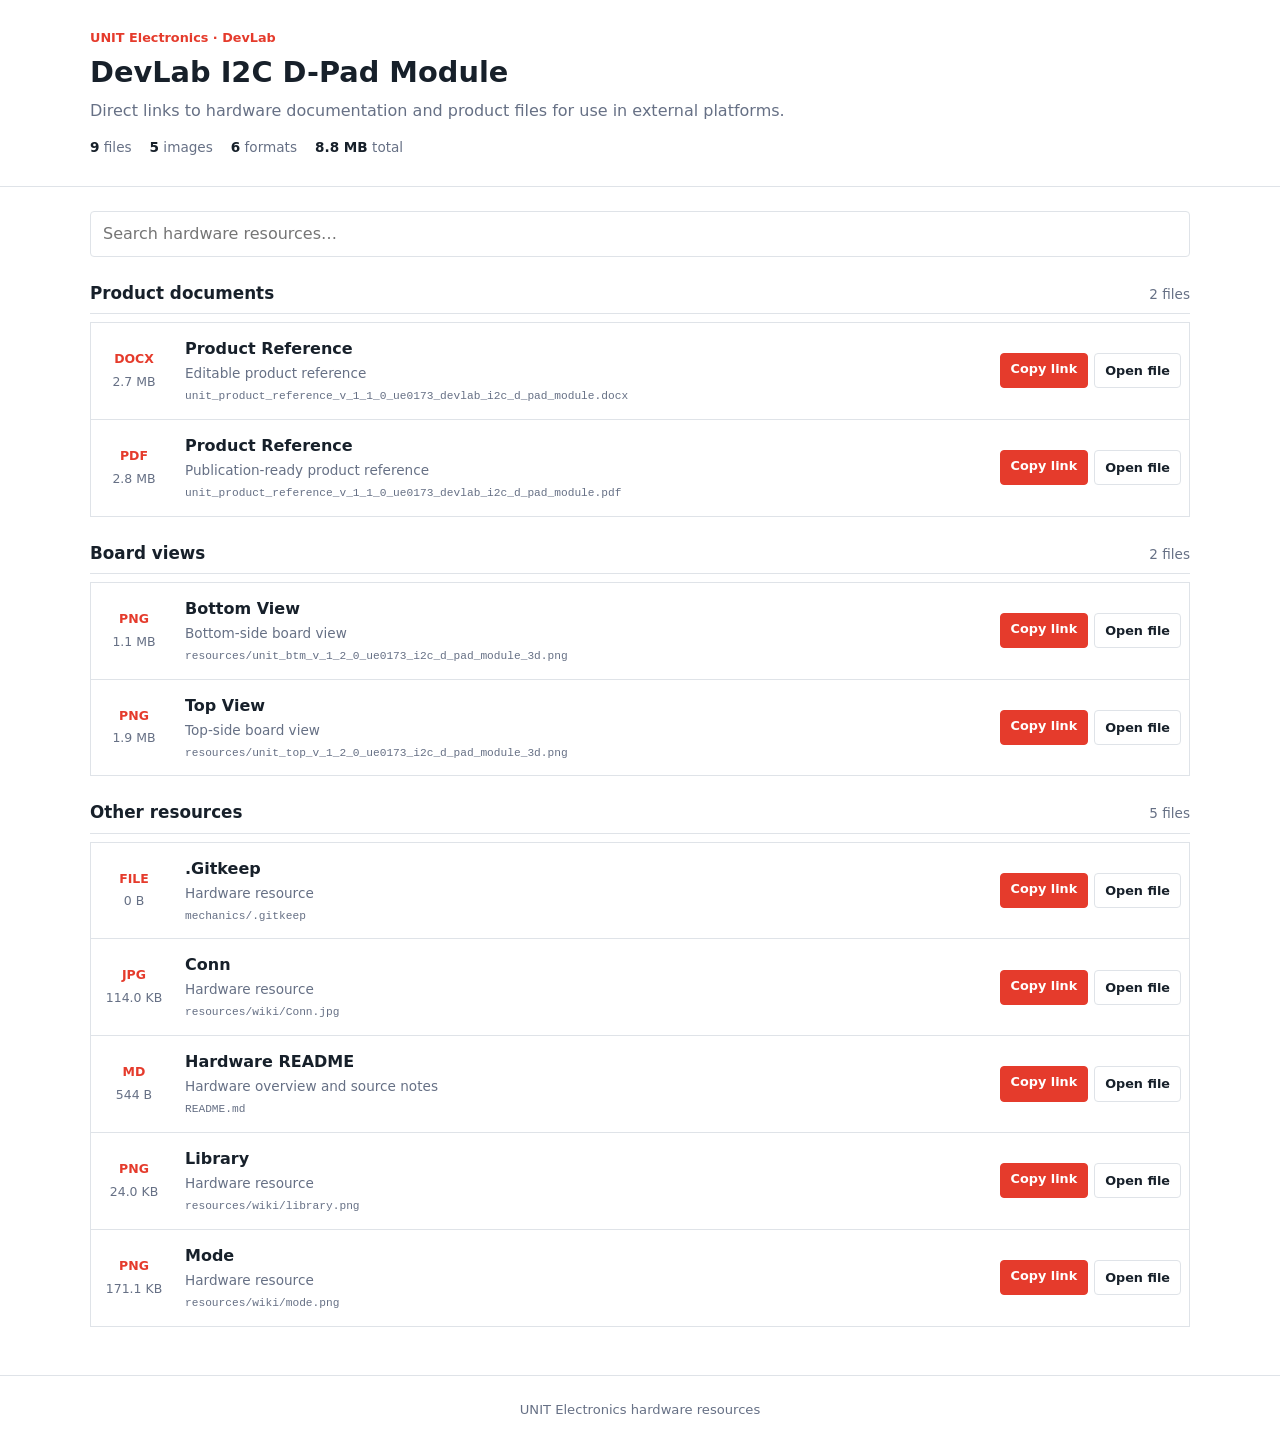
==== commit 2babce34: "Auto-update hardware documentation" ====
--- a/docs/index.html
+++ b/docs/index.html
@@ -140,10 +140,10 @@
       <h1>DevLab I2C D-Pad Module</h1>
       <p class="subtitle">Direct links to hardware documentation and product files for use in external platforms.</p>
       <div class="summary" aria-label="Resource summary">
-        <span><strong>11</strong> files</span>
-        <span><strong>7</strong> images</span>
+        <span><strong>9</strong> files</span>
+        <span><strong>5</strong> images</span>
         <span><strong>6</strong> formats</span>
-        <span><strong>9.0 MB</strong> total</span>
+        <span><strong>8.8 MB</strong> total</span>
       </div>
     </div>
   </header>
@@ -195,25 +195,9 @@
       <section class="resource-section">
         <div class="section-heading">
           <h2>Board views</h2>
-          <span>4 files</span>
+          <span>2 files</span>
         </div>
         <div class="resource-list">
-        <article class="resource-item" data-search="bottom view resources/unit_btm_v_1_2_0_ue0173_i2c_d_pad_module_2d.png bottom-side board view">
-          <div class="file-meta">
-            <strong class="file-type">PNG</strong>
-            <span class="file-size">76.2 KB</span>
-          </div>
-          <div class="resource-details">
-            <h3>Bottom View</h3>
-            <p>Bottom-side board view</p>
-            <code title="resources/unit_btm_v_1_2_0_ue0173_i2c_d_pad_module_2d.png">resources/unit_btm_v_1_2_0_ue0173_i2c_d_pad_module_2d.png</code>
-          </div>
-          <div class="actions">
-            <button class="button primary copy-link" type="button" data-url="resources/unit_btm_v_1_2_0_ue0173_i2c_d_pad_module_2d.png">Copy link</button>
-            <a class="button" href="resources/unit_btm_v_1_2_0_ue0173_i2c_d_pad_module_2d.png" target="_blank" rel="noopener">Open file</a>
-          </div>
-        </article>
-
         <article class="resource-item" data-search="bottom view resources/unit_btm_v_1_2_0_ue0173_i2c_d_pad_module_3d.png bottom-side board view">
           <div class="file-meta">
             <strong class="file-type">PNG</strong>
@@ -227,22 +211,6 @@
           <div class="actions">
             <button class="button primary copy-link" type="button" data-url="resources/unit_btm_v_1_2_0_ue0173_i2c_d_pad_module_3d.png">Copy link</button>
             <a class="button" href="resources/unit_btm_v_1_2_0_ue0173_i2c_d_pad_module_3d.png" target="_blank" rel="noopener">Open file</a>
-          </div>
-        </article>
-
-        <article class="resource-item" data-search="top view resources/unit_top_v_1_2_0_ue0173_i2c_d_pad_module_2d.png top-side board view">
-          <div class="file-meta">
-            <strong class="file-type">PNG</strong>
-            <span class="file-size">76.4 KB</span>
-          </div>
-          <div class="resource-details">
-            <h3>Top View</h3>
-            <p>Top-side board view</p>
-            <code title="resources/unit_top_v_1_2_0_ue0173_i2c_d_pad_module_2d.png">resources/unit_top_v_1_2_0_ue0173_i2c_d_pad_module_2d.png</code>
-          </div>
-          <div class="actions">
-            <button class="button primary copy-link" type="button" data-url="resources/unit_top_v_1_2_0_ue0173_i2c_d_pad_module_2d.png">Copy link</button>
-            <a class="button" href="resources/unit_top_v_1_2_0_ue0173_i2c_d_pad_module_2d.png" target="_blank" rel="noopener">Open file</a>
           </div>
         </article>
 
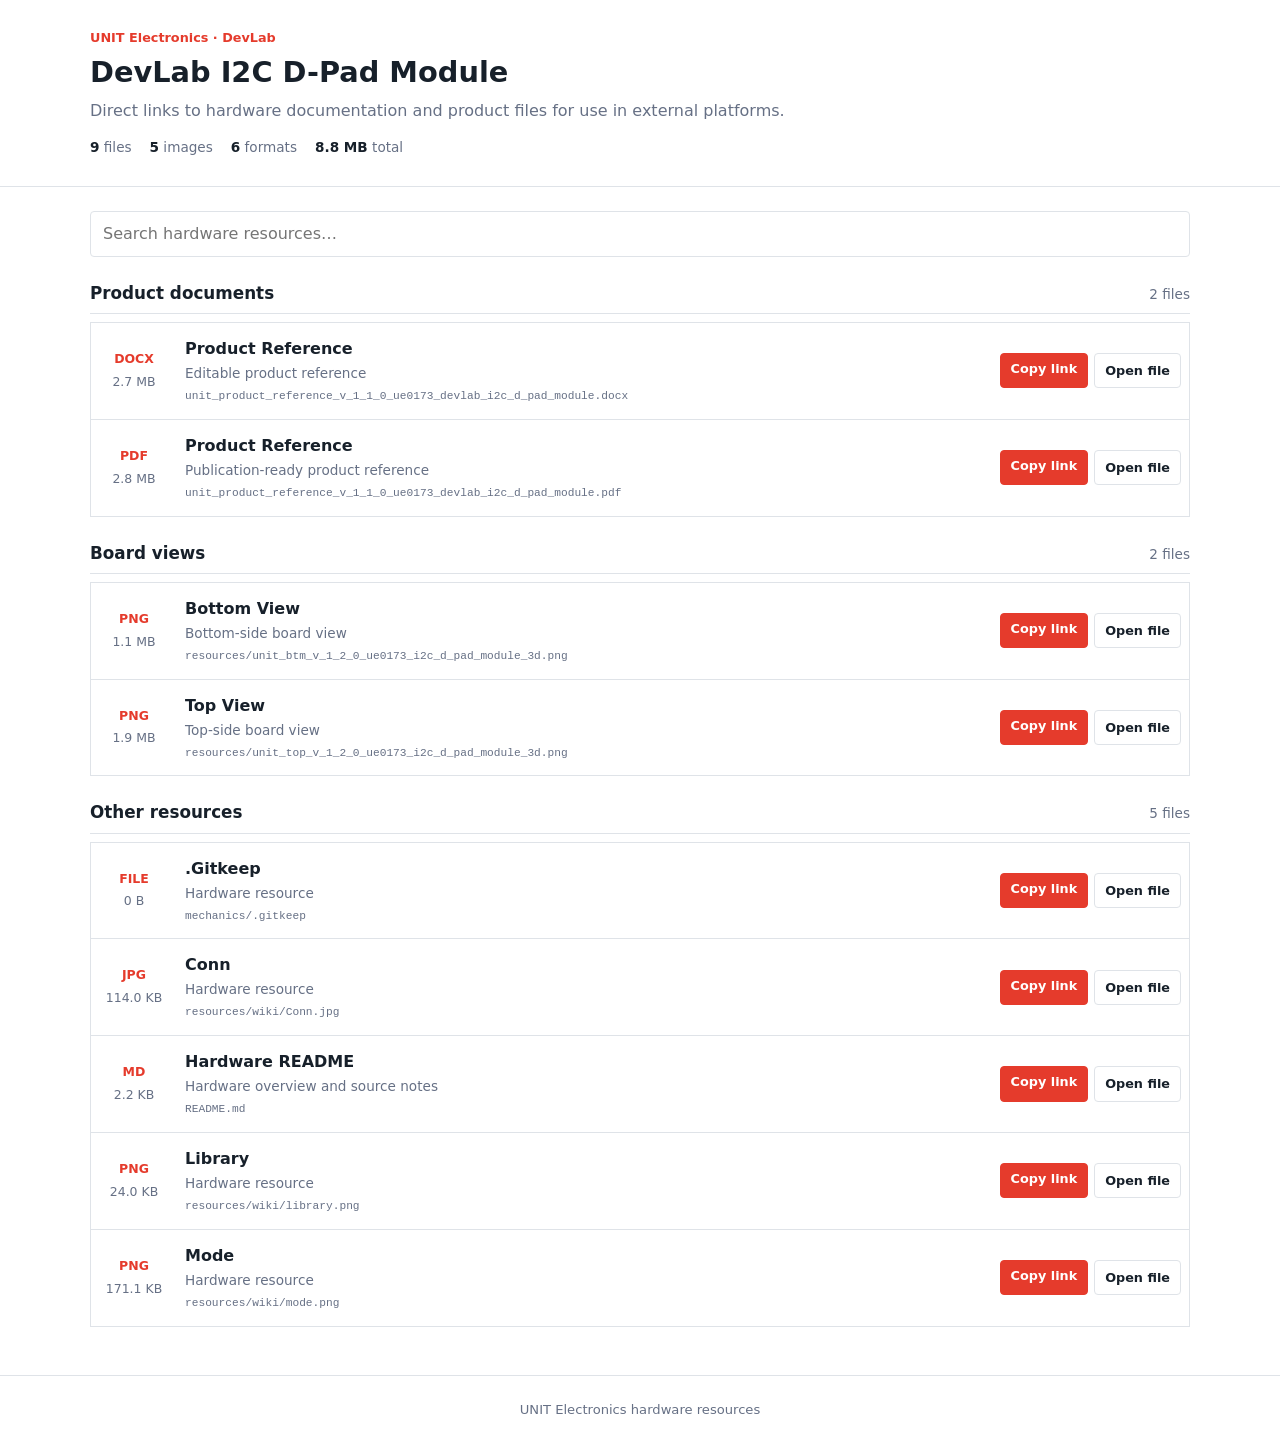
==== commit 446fa3f8: "Auto-update hardware documentation" ====
--- a/docs/index.html
+++ b/docs/index.html
@@ -272,7 +272,7 @@
         <article class="resource-item" data-search="hardware readme readme.md hardware overview and source notes">
           <div class="file-meta">
             <strong class="file-type">MD</strong>
-            <span class="file-size">544 B</span>
+            <span class="file-size">2.2 KB</span>
           </div>
           <div class="resource-details">
             <h3>Hardware README</h3>
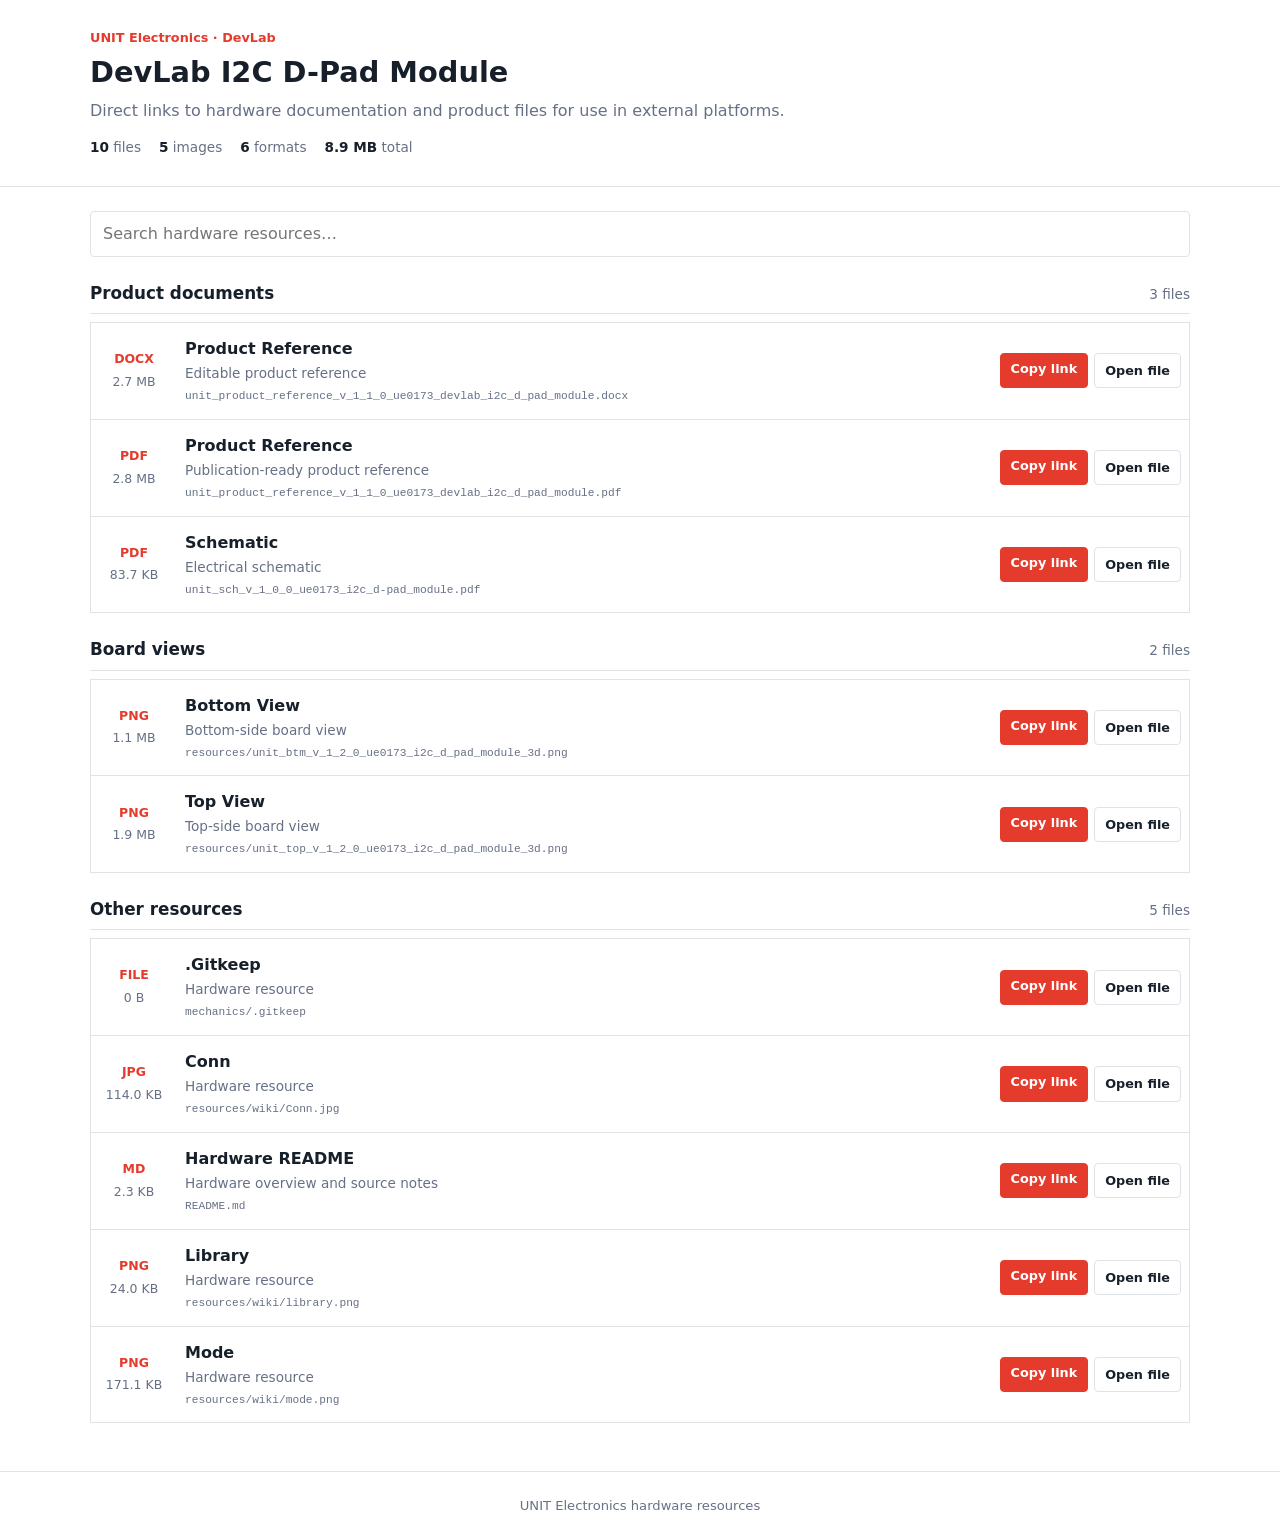
==== commit a6c1bd59: "Auto-update hardware documentation" ====
--- a/docs/index.html
+++ b/docs/index.html
@@ -140,10 +140,10 @@
       <h1>DevLab I2C D-Pad Module</h1>
       <p class="subtitle">Direct links to hardware documentation and product files for use in external platforms.</p>
       <div class="summary" aria-label="Resource summary">
-        <span><strong>9</strong> files</span>
+        <span><strong>10</strong> files</span>
         <span><strong>5</strong> images</span>
         <span><strong>6</strong> formats</span>
-        <span><strong>8.8 MB</strong> total</span>
+        <span><strong>8.9 MB</strong> total</span>
       </div>
     </div>
   </header>
@@ -156,7 +156,7 @@
       <section class="resource-section">
         <div class="section-heading">
           <h2>Product documents</h2>
-          <span>2 files</span>
+          <span>3 files</span>
         </div>
         <div class="resource-list">
         <article class="resource-item" data-search="product reference unit_product_reference_v_1_1_0_ue0173_devlab_i2c_d_pad_module.docx editable product reference">
@@ -188,6 +188,22 @@
           <div class="actions">
             <button class="button primary copy-link" type="button" data-url="unit_product_reference_v_1_1_0_ue0173_devlab_i2c_d_pad_module.pdf">Copy link</button>
             <a class="button" href="unit_product_reference_v_1_1_0_ue0173_devlab_i2c_d_pad_module.pdf" target="_blank" rel="noopener">Open file</a>
+          </div>
+        </article>
+
+        <article class="resource-item" data-search="schematic unit_sch_v_1_0_0_ue0173_i2c_d-pad_module.pdf electrical schematic">
+          <div class="file-meta">
+            <strong class="file-type">PDF</strong>
+            <span class="file-size">83.7 KB</span>
+          </div>
+          <div class="resource-details">
+            <h3>Schematic</h3>
+            <p>Electrical schematic</p>
+            <code title="unit_sch_v_1_0_0_ue0173_i2c_d-pad_module.pdf">unit_sch_v_1_0_0_ue0173_i2c_d-pad_module.pdf</code>
+          </div>
+          <div class="actions">
+            <button class="button primary copy-link" type="button" data-url="unit_sch_v_1_0_0_ue0173_i2c_d-pad_module.pdf">Copy link</button>
+            <a class="button" href="unit_sch_v_1_0_0_ue0173_i2c_d-pad_module.pdf" target="_blank" rel="noopener">Open file</a>
           </div>
         </article>
         </div>
@@ -272,7 +288,7 @@
         <article class="resource-item" data-search="hardware readme readme.md hardware overview and source notes">
           <div class="file-meta">
             <strong class="file-type">MD</strong>
-            <span class="file-size">2.2 KB</span>
+            <span class="file-size">2.3 KB</span>
           </div>
           <div class="resource-details">
             <h3>Hardware README</h3>
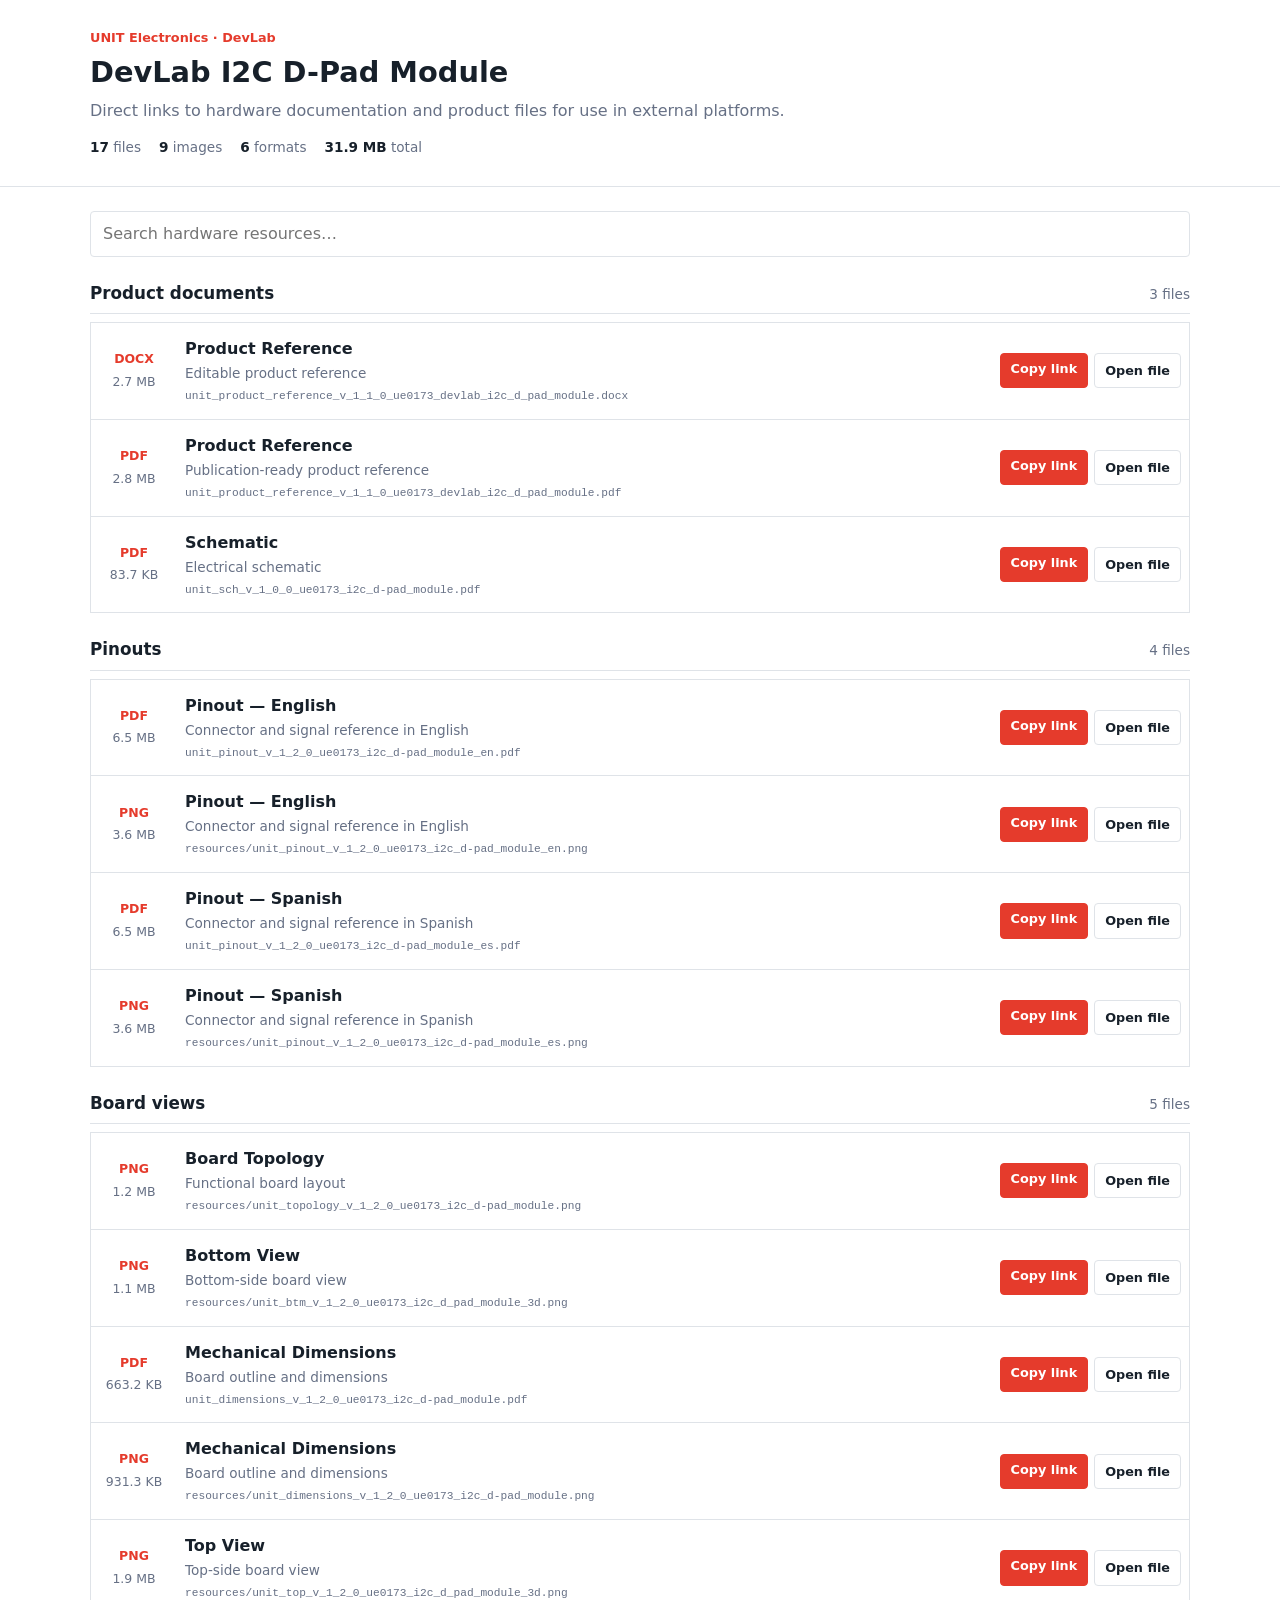
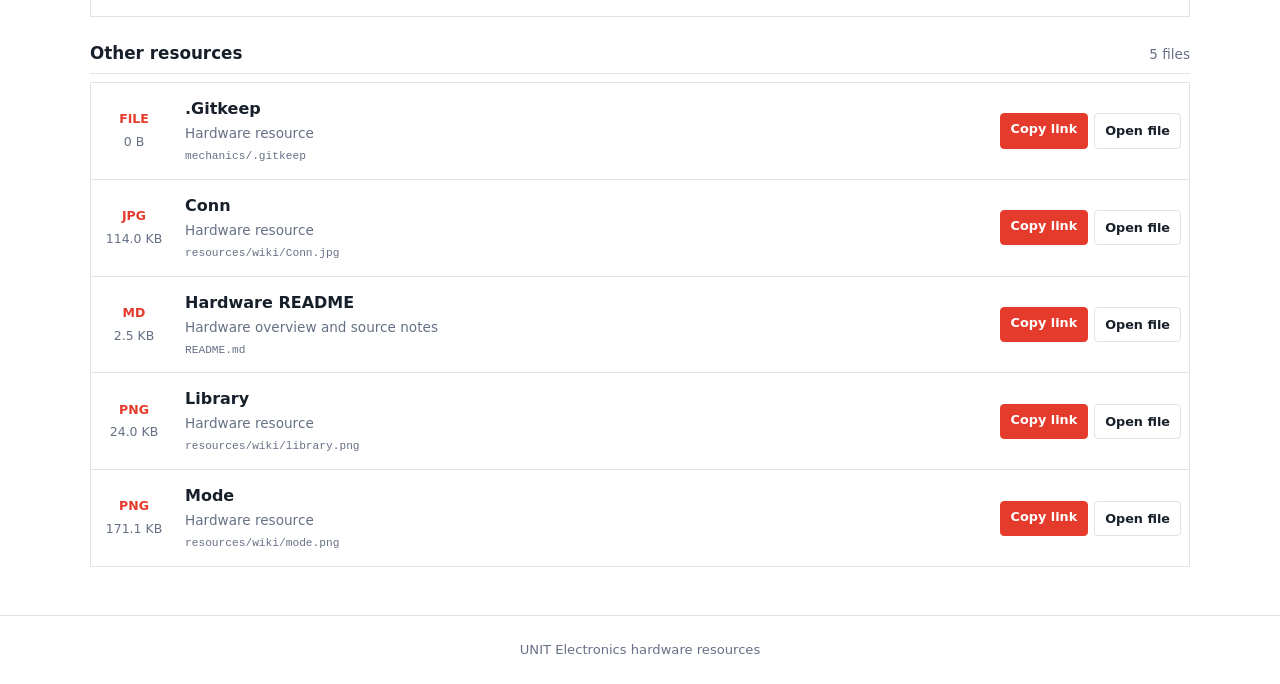
==== commit bd8cc26e: "Auto-update hardware documentation" ====
--- a/docs/index.html
+++ b/docs/index.html
@@ -140,10 +140,10 @@
       <h1>DevLab I2C D-Pad Module</h1>
       <p class="subtitle">Direct links to hardware documentation and product files for use in external platforms.</p>
       <div class="summary" aria-label="Resource summary">
-        <span><strong>10</strong> files</span>
-        <span><strong>5</strong> images</span>
+        <span><strong>17</strong> files</span>
+        <span><strong>9</strong> images</span>
         <span><strong>6</strong> formats</span>
-        <span><strong>8.9 MB</strong> total</span>
+        <span><strong>31.9 MB</strong> total</span>
       </div>
     </div>
   </header>
@@ -210,10 +210,97 @@
       </section>
       <section class="resource-section">
         <div class="section-heading">
+          <h2>Pinouts</h2>
+          <span>4 files</span>
+        </div>
+        <div class="resource-list">
+        <article class="resource-item" data-search="pinout — english unit_pinout_v_1_2_0_ue0173_i2c_d-pad_module_en.pdf connector and signal reference in english">
+          <div class="file-meta">
+            <strong class="file-type">PDF</strong>
+            <span class="file-size">6.5 MB</span>
+          </div>
+          <div class="resource-details">
+            <h3>Pinout — English</h3>
+            <p>Connector and signal reference in English</p>
+            <code title="unit_pinout_v_1_2_0_ue0173_i2c_d-pad_module_en.pdf">unit_pinout_v_1_2_0_ue0173_i2c_d-pad_module_en.pdf</code>
+          </div>
+          <div class="actions">
+            <button class="button primary copy-link" type="button" data-url="unit_pinout_v_1_2_0_ue0173_i2c_d-pad_module_en.pdf">Copy link</button>
+            <a class="button" href="unit_pinout_v_1_2_0_ue0173_i2c_d-pad_module_en.pdf" target="_blank" rel="noopener">Open file</a>
+          </div>
+        </article>
+
+        <article class="resource-item" data-search="pinout — english resources/unit_pinout_v_1_2_0_ue0173_i2c_d-pad_module_en.png connector and signal reference in english">
+          <div class="file-meta">
+            <strong class="file-type">PNG</strong>
+            <span class="file-size">3.6 MB</span>
+          </div>
+          <div class="resource-details">
+            <h3>Pinout — English</h3>
+            <p>Connector and signal reference in English</p>
+            <code title="resources/unit_pinout_v_1_2_0_ue0173_i2c_d-pad_module_en.png">resources/unit_pinout_v_1_2_0_ue0173_i2c_d-pad_module_en.png</code>
+          </div>
+          <div class="actions">
+            <button class="button primary copy-link" type="button" data-url="resources/unit_pinout_v_1_2_0_ue0173_i2c_d-pad_module_en.png">Copy link</button>
+            <a class="button" href="resources/unit_pinout_v_1_2_0_ue0173_i2c_d-pad_module_en.png" target="_blank" rel="noopener">Open file</a>
+          </div>
+        </article>
+
+        <article class="resource-item" data-search="pinout — spanish unit_pinout_v_1_2_0_ue0173_i2c_d-pad_module_es.pdf connector and signal reference in spanish">
+          <div class="file-meta">
+            <strong class="file-type">PDF</strong>
+            <span class="file-size">6.5 MB</span>
+          </div>
+          <div class="resource-details">
+            <h3>Pinout — Spanish</h3>
+            <p>Connector and signal reference in Spanish</p>
+            <code title="unit_pinout_v_1_2_0_ue0173_i2c_d-pad_module_es.pdf">unit_pinout_v_1_2_0_ue0173_i2c_d-pad_module_es.pdf</code>
+          </div>
+          <div class="actions">
+            <button class="button primary copy-link" type="button" data-url="unit_pinout_v_1_2_0_ue0173_i2c_d-pad_module_es.pdf">Copy link</button>
+            <a class="button" href="unit_pinout_v_1_2_0_ue0173_i2c_d-pad_module_es.pdf" target="_blank" rel="noopener">Open file</a>
+          </div>
+        </article>
+
+        <article class="resource-item" data-search="pinout — spanish resources/unit_pinout_v_1_2_0_ue0173_i2c_d-pad_module_es.png connector and signal reference in spanish">
+          <div class="file-meta">
+            <strong class="file-type">PNG</strong>
+            <span class="file-size">3.6 MB</span>
+          </div>
+          <div class="resource-details">
+            <h3>Pinout — Spanish</h3>
+            <p>Connector and signal reference in Spanish</p>
+            <code title="resources/unit_pinout_v_1_2_0_ue0173_i2c_d-pad_module_es.png">resources/unit_pinout_v_1_2_0_ue0173_i2c_d-pad_module_es.png</code>
+          </div>
+          <div class="actions">
+            <button class="button primary copy-link" type="button" data-url="resources/unit_pinout_v_1_2_0_ue0173_i2c_d-pad_module_es.png">Copy link</button>
+            <a class="button" href="resources/unit_pinout_v_1_2_0_ue0173_i2c_d-pad_module_es.png" target="_blank" rel="noopener">Open file</a>
+          </div>
+        </article>
+        </div>
+      </section>
+      <section class="resource-section">
+        <div class="section-heading">
           <h2>Board views</h2>
-          <span>2 files</span>
+          <span>5 files</span>
         </div>
         <div class="resource-list">
+        <article class="resource-item" data-search="board topology resources/unit_topology_v_1_2_0_ue0173_i2c_d-pad_module.png functional board layout">
+          <div class="file-meta">
+            <strong class="file-type">PNG</strong>
+            <span class="file-size">1.2 MB</span>
+          </div>
+          <div class="resource-details">
+            <h3>Board Topology</h3>
+            <p>Functional board layout</p>
+            <code title="resources/unit_topology_v_1_2_0_ue0173_i2c_d-pad_module.png">resources/unit_topology_v_1_2_0_ue0173_i2c_d-pad_module.png</code>
+          </div>
+          <div class="actions">
+            <button class="button primary copy-link" type="button" data-url="resources/unit_topology_v_1_2_0_ue0173_i2c_d-pad_module.png">Copy link</button>
+            <a class="button" href="resources/unit_topology_v_1_2_0_ue0173_i2c_d-pad_module.png" target="_blank" rel="noopener">Open file</a>
+          </div>
+        </article>
+
         <article class="resource-item" data-search="bottom view resources/unit_btm_v_1_2_0_ue0173_i2c_d_pad_module_3d.png bottom-side board view">
           <div class="file-meta">
             <strong class="file-type">PNG</strong>
@@ -227,6 +314,38 @@
           <div class="actions">
             <button class="button primary copy-link" type="button" data-url="resources/unit_btm_v_1_2_0_ue0173_i2c_d_pad_module_3d.png">Copy link</button>
             <a class="button" href="resources/unit_btm_v_1_2_0_ue0173_i2c_d_pad_module_3d.png" target="_blank" rel="noopener">Open file</a>
+          </div>
+        </article>
+
+        <article class="resource-item" data-search="mechanical dimensions unit_dimensions_v_1_2_0_ue0173_i2c_d-pad_module.pdf board outline and dimensions">
+          <div class="file-meta">
+            <strong class="file-type">PDF</strong>
+            <span class="file-size">663.2 KB</span>
+          </div>
+          <div class="resource-details">
+            <h3>Mechanical Dimensions</h3>
+            <p>Board outline and dimensions</p>
+            <code title="unit_dimensions_v_1_2_0_ue0173_i2c_d-pad_module.pdf">unit_dimensions_v_1_2_0_ue0173_i2c_d-pad_module.pdf</code>
+          </div>
+          <div class="actions">
+            <button class="button primary copy-link" type="button" data-url="unit_dimensions_v_1_2_0_ue0173_i2c_d-pad_module.pdf">Copy link</button>
+            <a class="button" href="unit_dimensions_v_1_2_0_ue0173_i2c_d-pad_module.pdf" target="_blank" rel="noopener">Open file</a>
+          </div>
+        </article>
+
+        <article class="resource-item" data-search="mechanical dimensions resources/unit_dimensions_v_1_2_0_ue0173_i2c_d-pad_module.png board outline and dimensions">
+          <div class="file-meta">
+            <strong class="file-type">PNG</strong>
+            <span class="file-size">931.3 KB</span>
+          </div>
+          <div class="resource-details">
+            <h3>Mechanical Dimensions</h3>
+            <p>Board outline and dimensions</p>
+            <code title="resources/unit_dimensions_v_1_2_0_ue0173_i2c_d-pad_module.png">resources/unit_dimensions_v_1_2_0_ue0173_i2c_d-pad_module.png</code>
+          </div>
+          <div class="actions">
+            <button class="button primary copy-link" type="button" data-url="resources/unit_dimensions_v_1_2_0_ue0173_i2c_d-pad_module.png">Copy link</button>
+            <a class="button" href="resources/unit_dimensions_v_1_2_0_ue0173_i2c_d-pad_module.png" target="_blank" rel="noopener">Open file</a>
           </div>
         </article>
 
@@ -288,7 +407,7 @@
         <article class="resource-item" data-search="hardware readme readme.md hardware overview and source notes">
           <div class="file-meta">
             <strong class="file-type">MD</strong>
-            <span class="file-size">2.3 KB</span>
+            <span class="file-size">2.5 KB</span>
           </div>
           <div class="resource-details">
             <h3>Hardware README</h3>
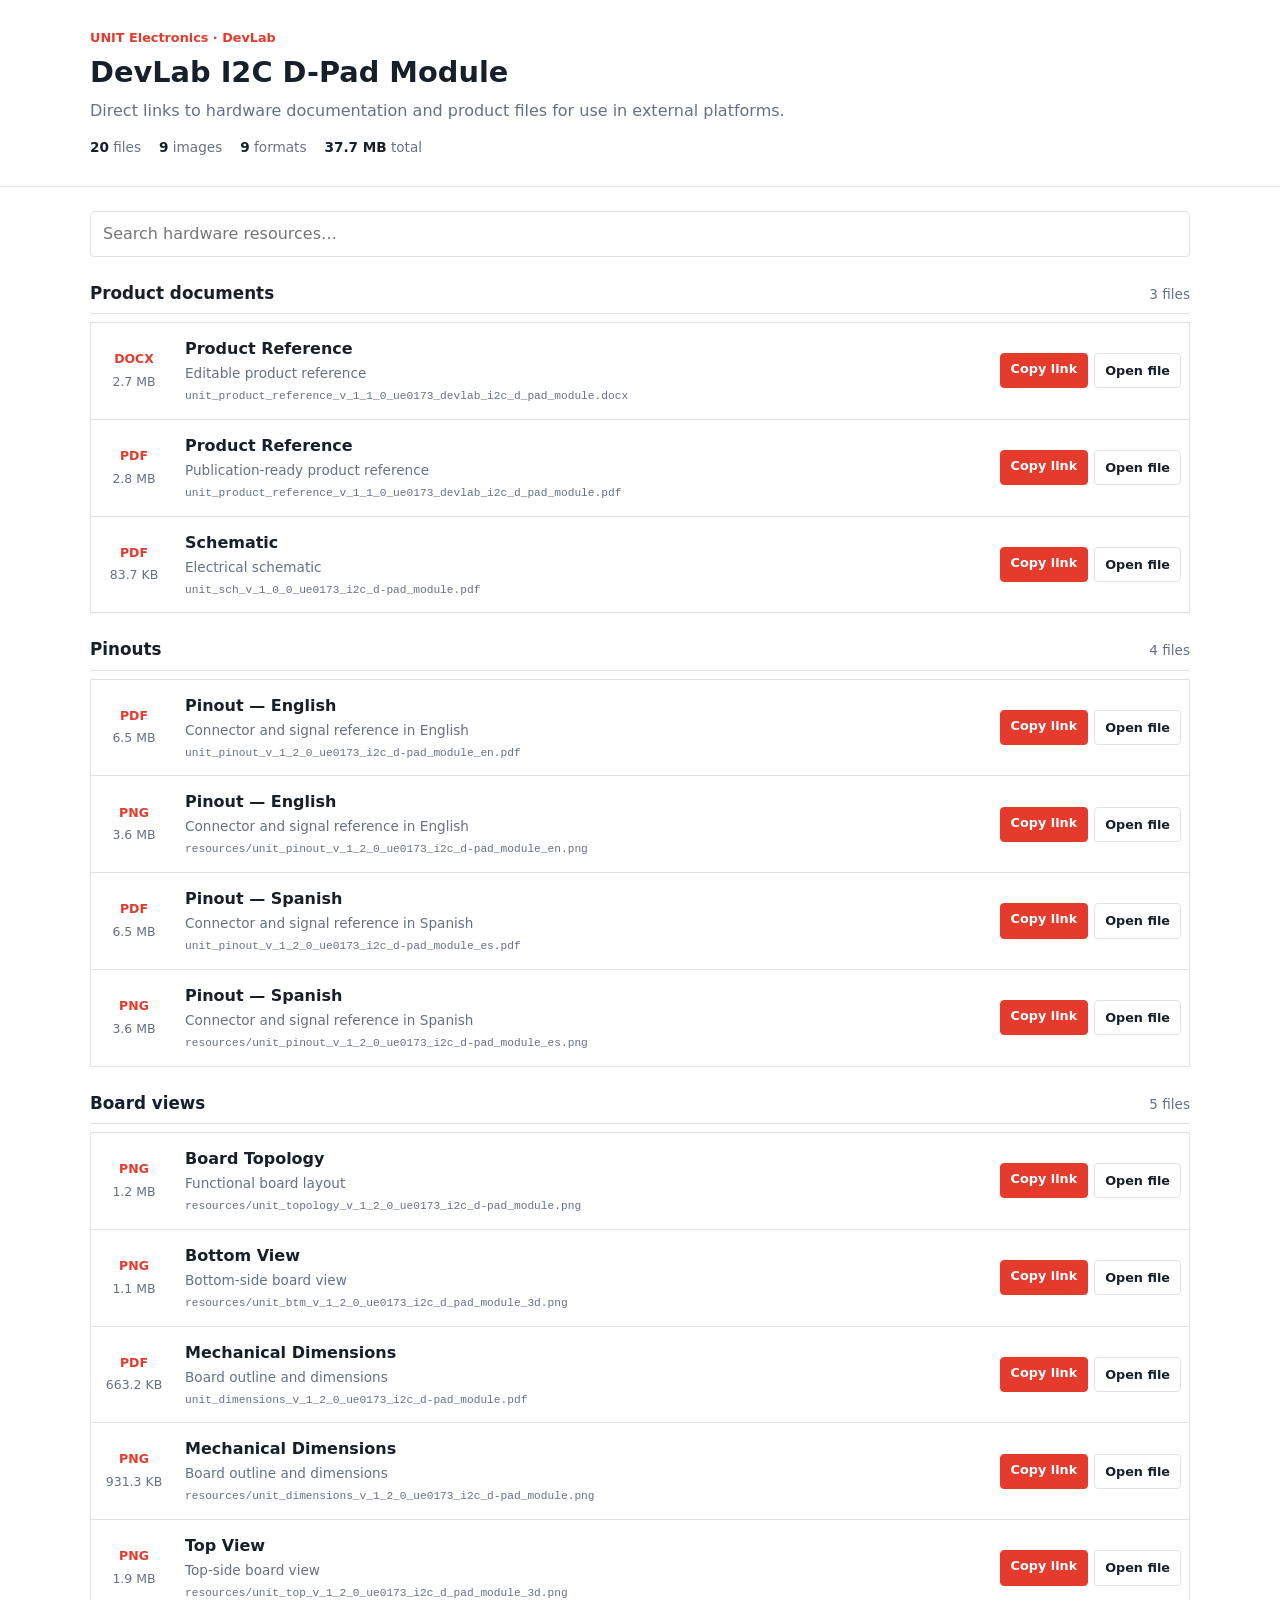
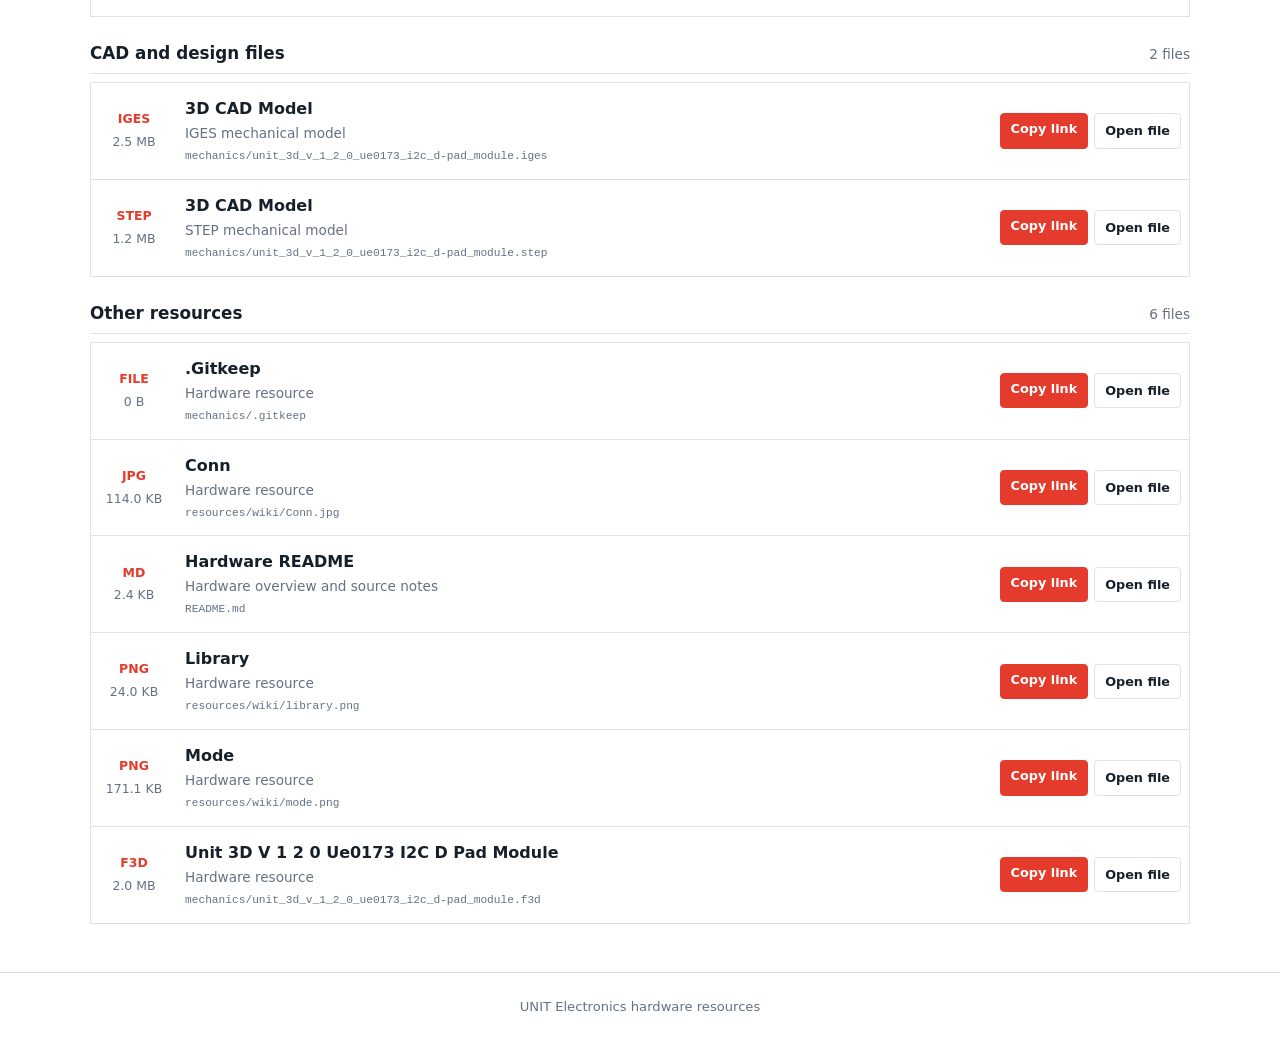
==== commit 65f02cac: "Auto-update hardware documentation" ====
--- a/docs/index.html
+++ b/docs/index.html
@@ -140,10 +140,10 @@
       <h1>DevLab I2C D-Pad Module</h1>
       <p class="subtitle">Direct links to hardware documentation and product files for use in external platforms.</p>
       <div class="summary" aria-label="Resource summary">
-        <span><strong>17</strong> files</span>
+        <span><strong>20</strong> files</span>
         <span><strong>9</strong> images</span>
-        <span><strong>6</strong> formats</span>
-        <span><strong>31.9 MB</strong> total</span>
+        <span><strong>9</strong> formats</span>
+        <span><strong>37.7 MB</strong> total</span>
       </div>
     </div>
   </header>
@@ -368,8 +368,47 @@
       </section>
       <section class="resource-section">
         <div class="section-heading">
+          <h2>CAD and design files</h2>
+          <span>2 files</span>
+        </div>
+        <div class="resource-list">
+        <article class="resource-item" data-search="3d cad model mechanics/unit_3d_v_1_2_0_ue0173_i2c_d-pad_module.iges iges mechanical model">
+          <div class="file-meta">
+            <strong class="file-type">IGES</strong>
+            <span class="file-size">2.5 MB</span>
+          </div>
+          <div class="resource-details">
+            <h3>3D CAD Model</h3>
+            <p>IGES mechanical model</p>
+            <code title="mechanics/unit_3d_v_1_2_0_ue0173_i2c_d-pad_module.iges">mechanics/unit_3d_v_1_2_0_ue0173_i2c_d-pad_module.iges</code>
+          </div>
+          <div class="actions">
+            <button class="button primary copy-link" type="button" data-url="mechanics/unit_3d_v_1_2_0_ue0173_i2c_d-pad_module.iges">Copy link</button>
+            <a class="button" href="mechanics/unit_3d_v_1_2_0_ue0173_i2c_d-pad_module.iges" target="_blank" rel="noopener">Open file</a>
+          </div>
+        </article>
+
+        <article class="resource-item" data-search="3d cad model mechanics/unit_3d_v_1_2_0_ue0173_i2c_d-pad_module.step step mechanical model">
+          <div class="file-meta">
+            <strong class="file-type">STEP</strong>
+            <span class="file-size">1.2 MB</span>
+          </div>
+          <div class="resource-details">
+            <h3>3D CAD Model</h3>
+            <p>STEP mechanical model</p>
+            <code title="mechanics/unit_3d_v_1_2_0_ue0173_i2c_d-pad_module.step">mechanics/unit_3d_v_1_2_0_ue0173_i2c_d-pad_module.step</code>
+          </div>
+          <div class="actions">
+            <button class="button primary copy-link" type="button" data-url="mechanics/unit_3d_v_1_2_0_ue0173_i2c_d-pad_module.step">Copy link</button>
+            <a class="button" href="mechanics/unit_3d_v_1_2_0_ue0173_i2c_d-pad_module.step" target="_blank" rel="noopener">Open file</a>
+          </div>
+        </article>
+        </div>
+      </section>
+      <section class="resource-section">
+        <div class="section-heading">
           <h2>Other resources</h2>
-          <span>5 files</span>
+          <span>6 files</span>
         </div>
         <div class="resource-list">
         <article class="resource-item" data-search=".gitkeep mechanics/.gitkeep hardware resource">
@@ -407,7 +446,7 @@
         <article class="resource-item" data-search="hardware readme readme.md hardware overview and source notes">
           <div class="file-meta">
             <strong class="file-type">MD</strong>
-            <span class="file-size">2.5 KB</span>
+            <span class="file-size">2.4 KB</span>
           </div>
           <div class="resource-details">
             <h3>Hardware README</h3>
@@ -449,6 +488,22 @@
           <div class="actions">
             <button class="button primary copy-link" type="button" data-url="resources/wiki/mode.png">Copy link</button>
             <a class="button" href="resources/wiki/mode.png" target="_blank" rel="noopener">Open file</a>
+          </div>
+        </article>
+
+        <article class="resource-item" data-search="unit 3d v 1 2 0 ue0173 i2c d pad module mechanics/unit_3d_v_1_2_0_ue0173_i2c_d-pad_module.f3d hardware resource">
+          <div class="file-meta">
+            <strong class="file-type">F3D</strong>
+            <span class="file-size">2.0 MB</span>
+          </div>
+          <div class="resource-details">
+            <h3>Unit 3D V 1 2 0 Ue0173 I2C D Pad Module</h3>
+            <p>Hardware resource</p>
+            <code title="mechanics/unit_3d_v_1_2_0_ue0173_i2c_d-pad_module.f3d">mechanics/unit_3d_v_1_2_0_ue0173_i2c_d-pad_module.f3d</code>
+          </div>
+          <div class="actions">
+            <button class="button primary copy-link" type="button" data-url="mechanics/unit_3d_v_1_2_0_ue0173_i2c_d-pad_module.f3d">Copy link</button>
+            <a class="button" href="mechanics/unit_3d_v_1_2_0_ue0173_i2c_d-pad_module.f3d" target="_blank" rel="noopener">Open file</a>
           </div>
         </article>
         </div>
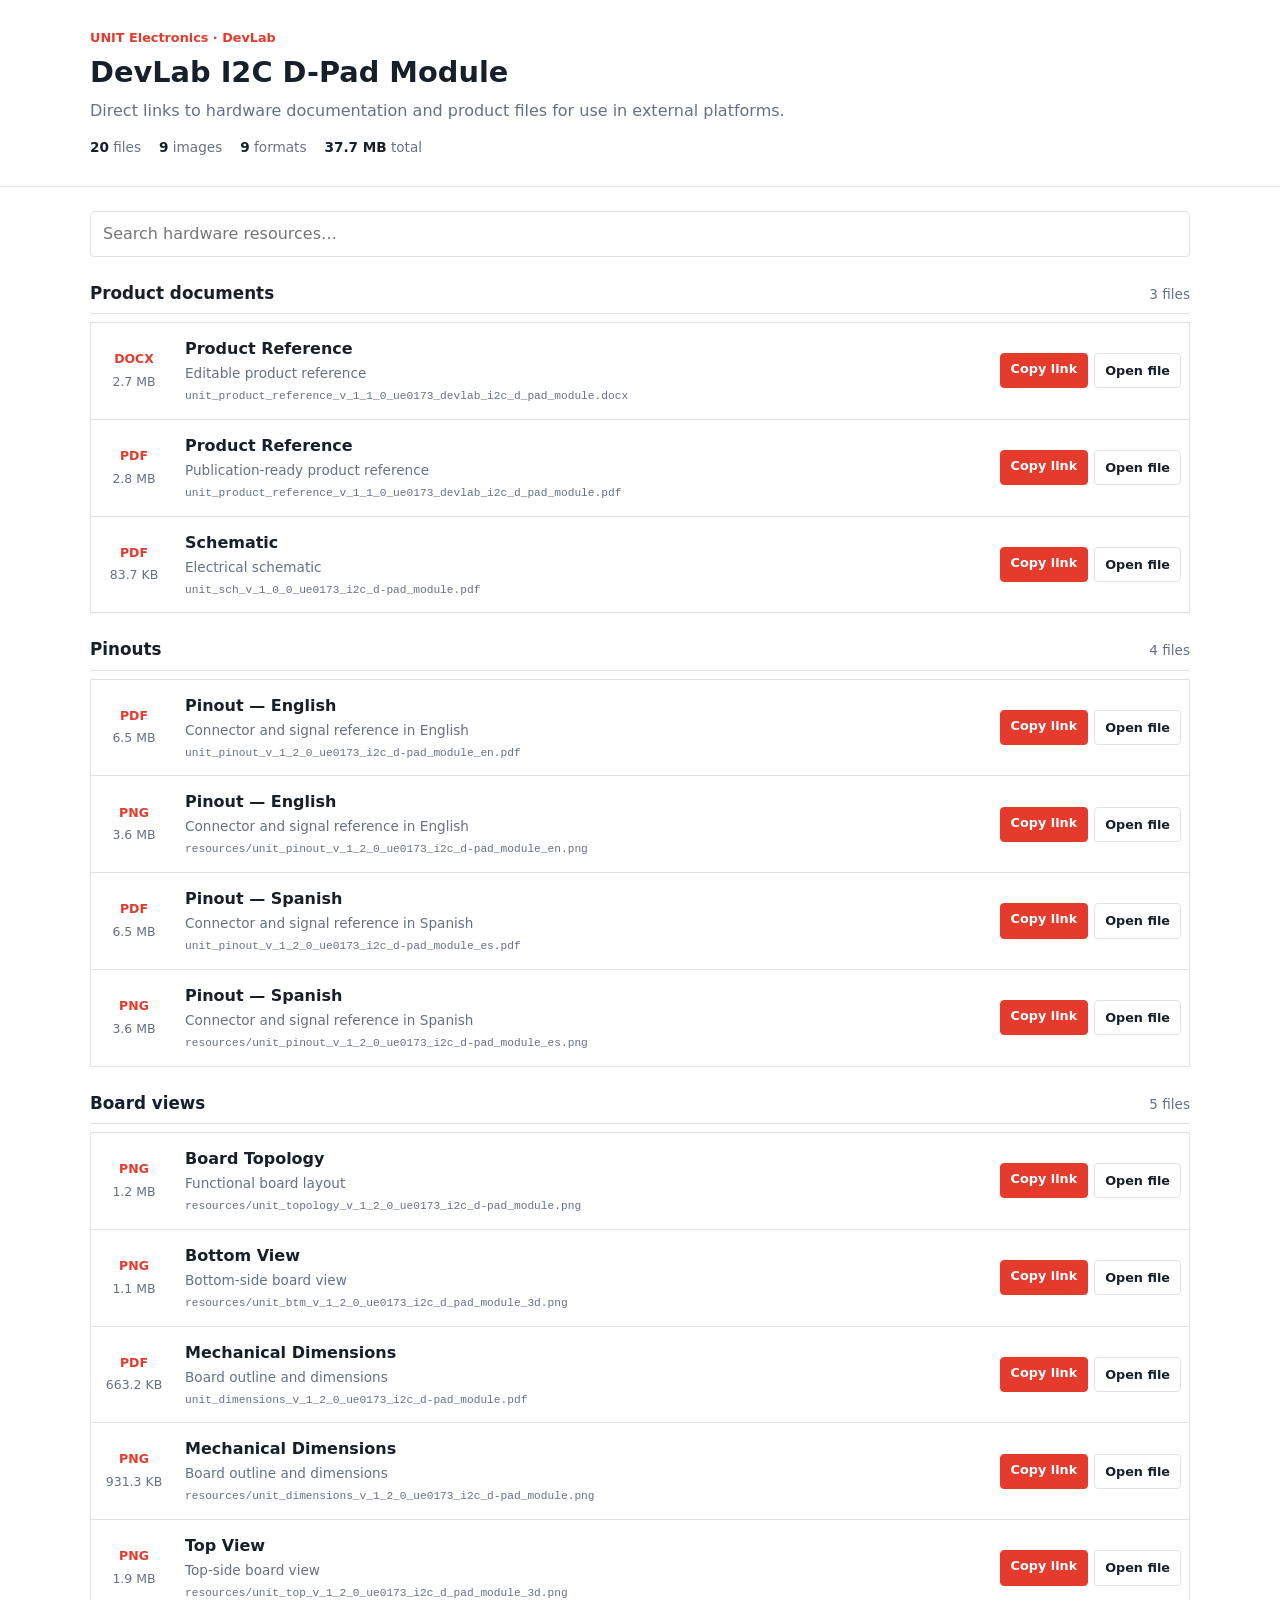
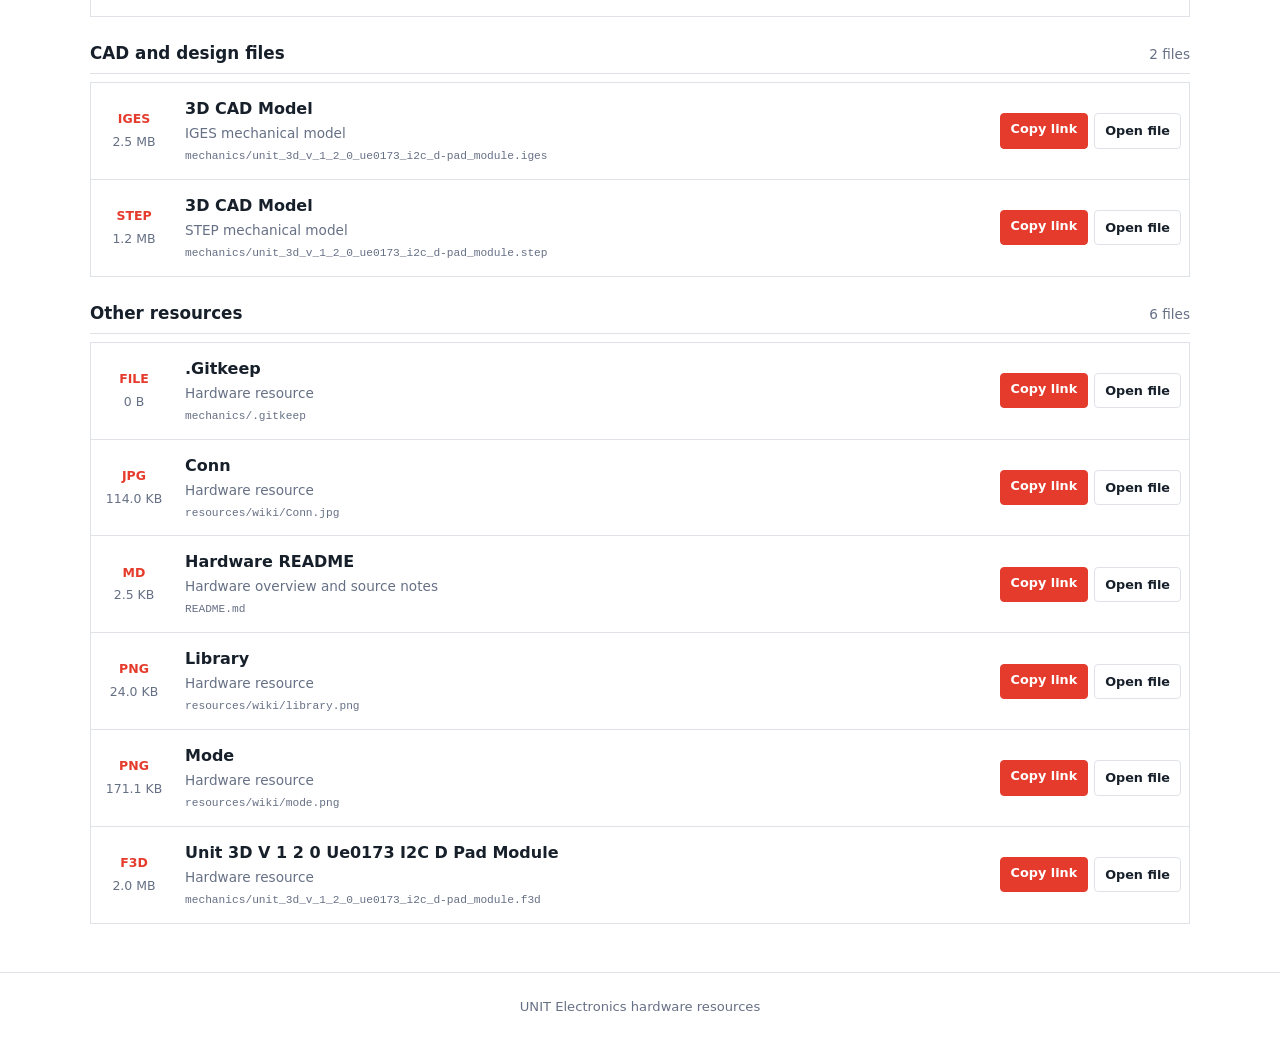
==== commit 11120085: "Auto-update hardware documentation" ====
--- a/docs/index.html
+++ b/docs/index.html
@@ -446,7 +446,7 @@
         <article class="resource-item" data-search="hardware readme readme.md hardware overview and source notes">
           <div class="file-meta">
             <strong class="file-type">MD</strong>
-            <span class="file-size">2.4 KB</span>
+            <span class="file-size">2.5 KB</span>
           </div>
           <div class="resource-details">
             <h3>Hardware README</h3>
